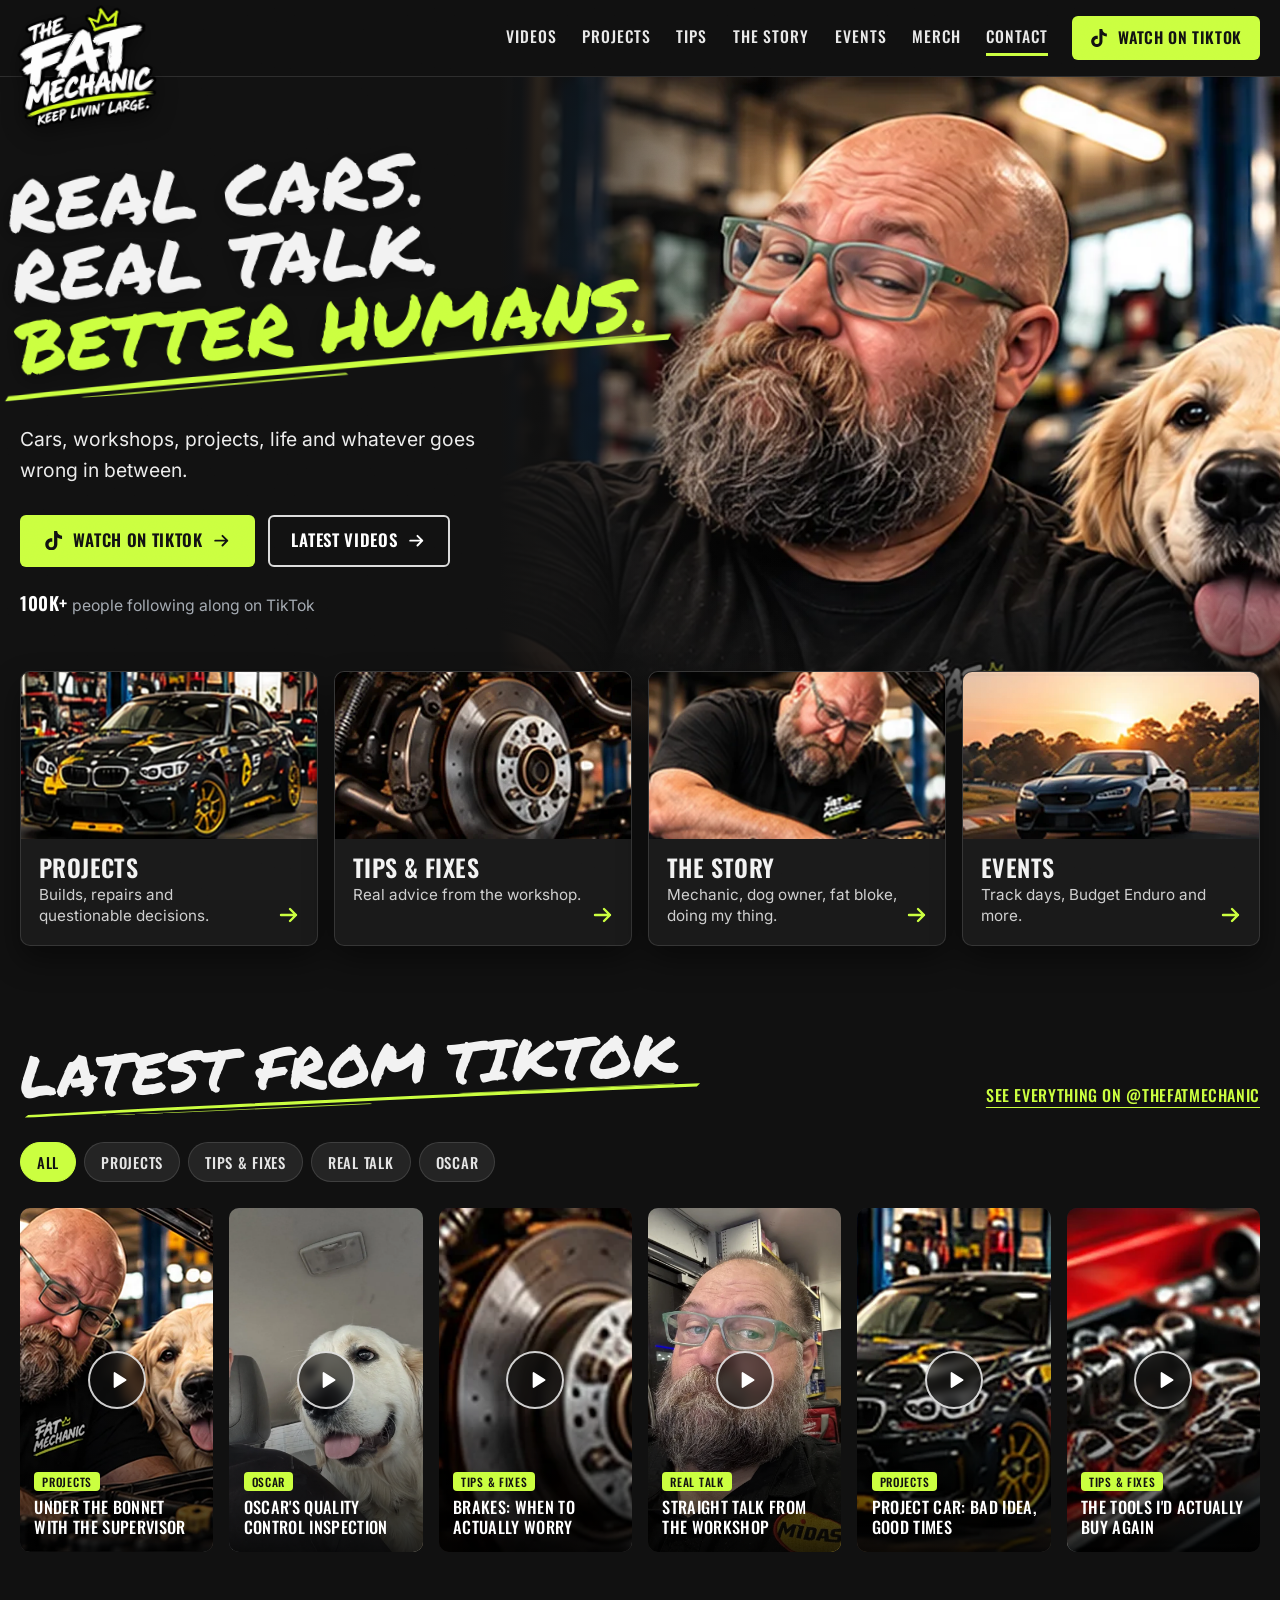
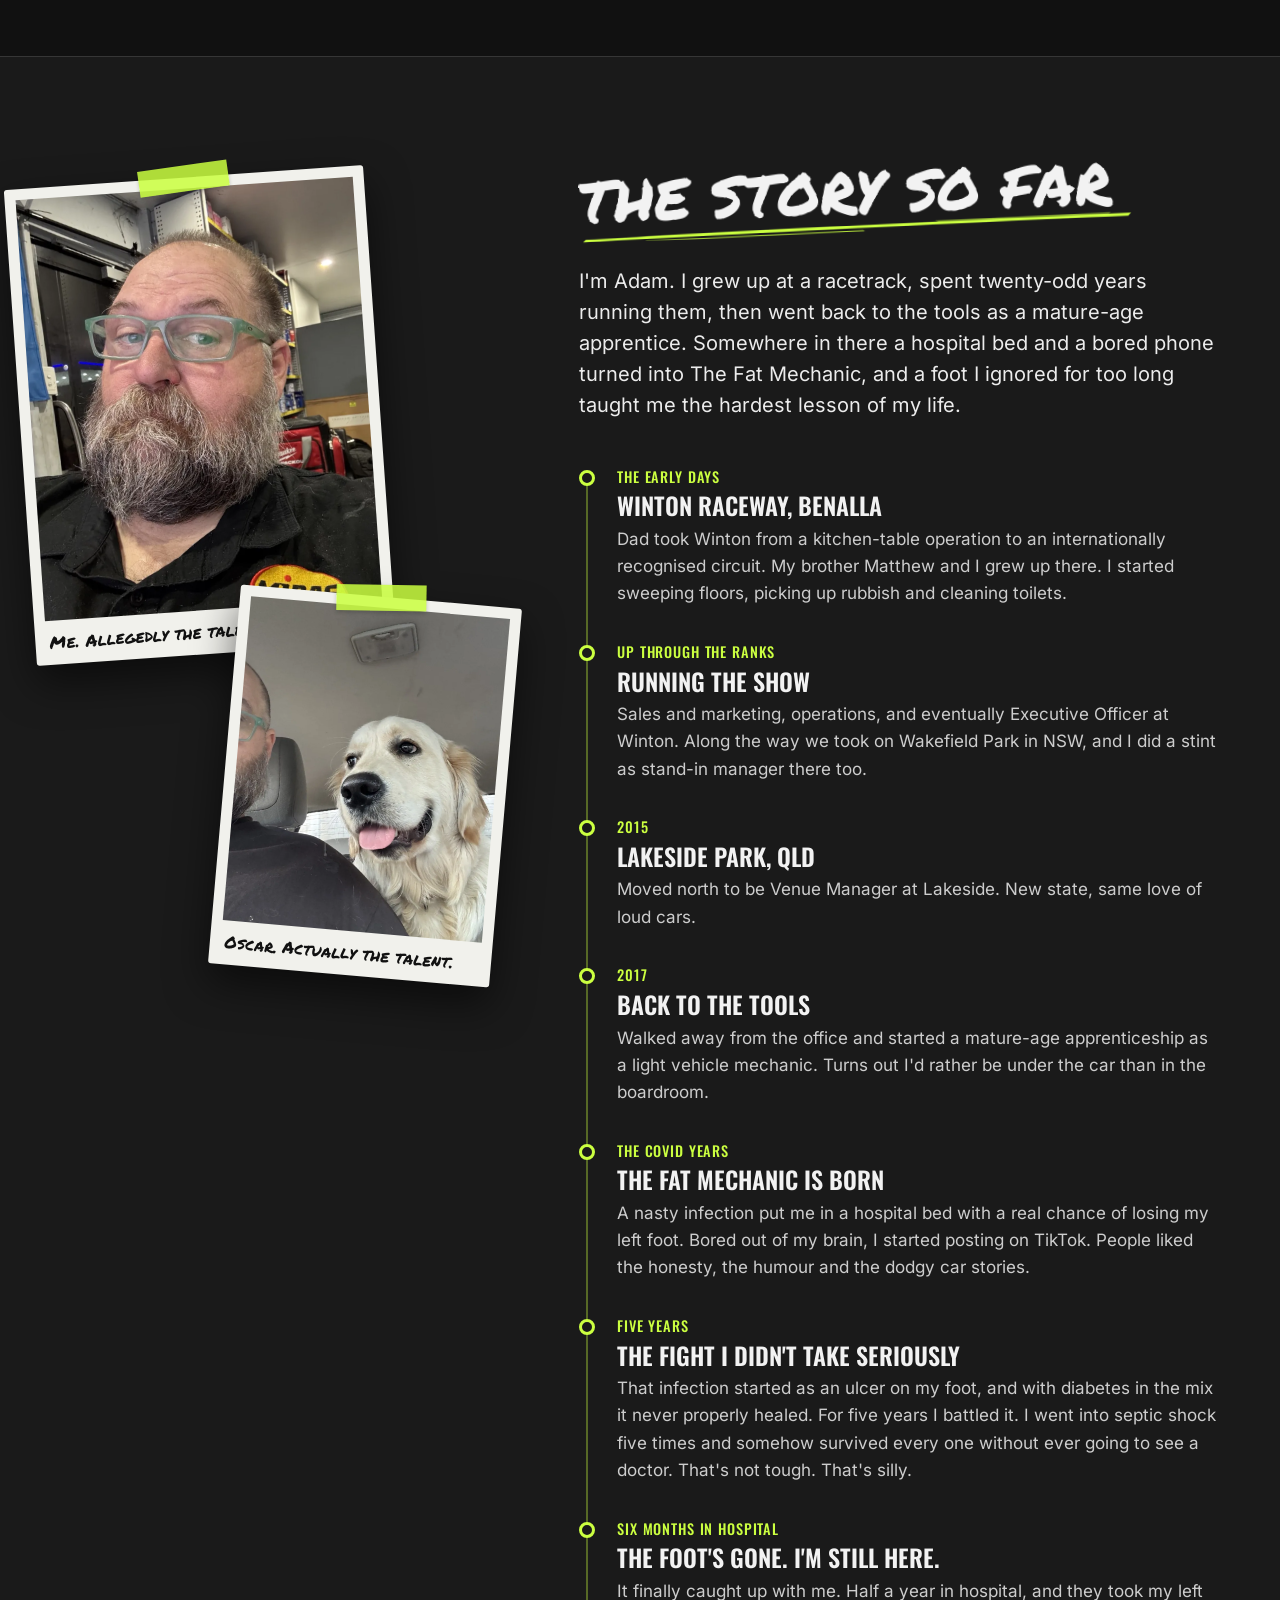
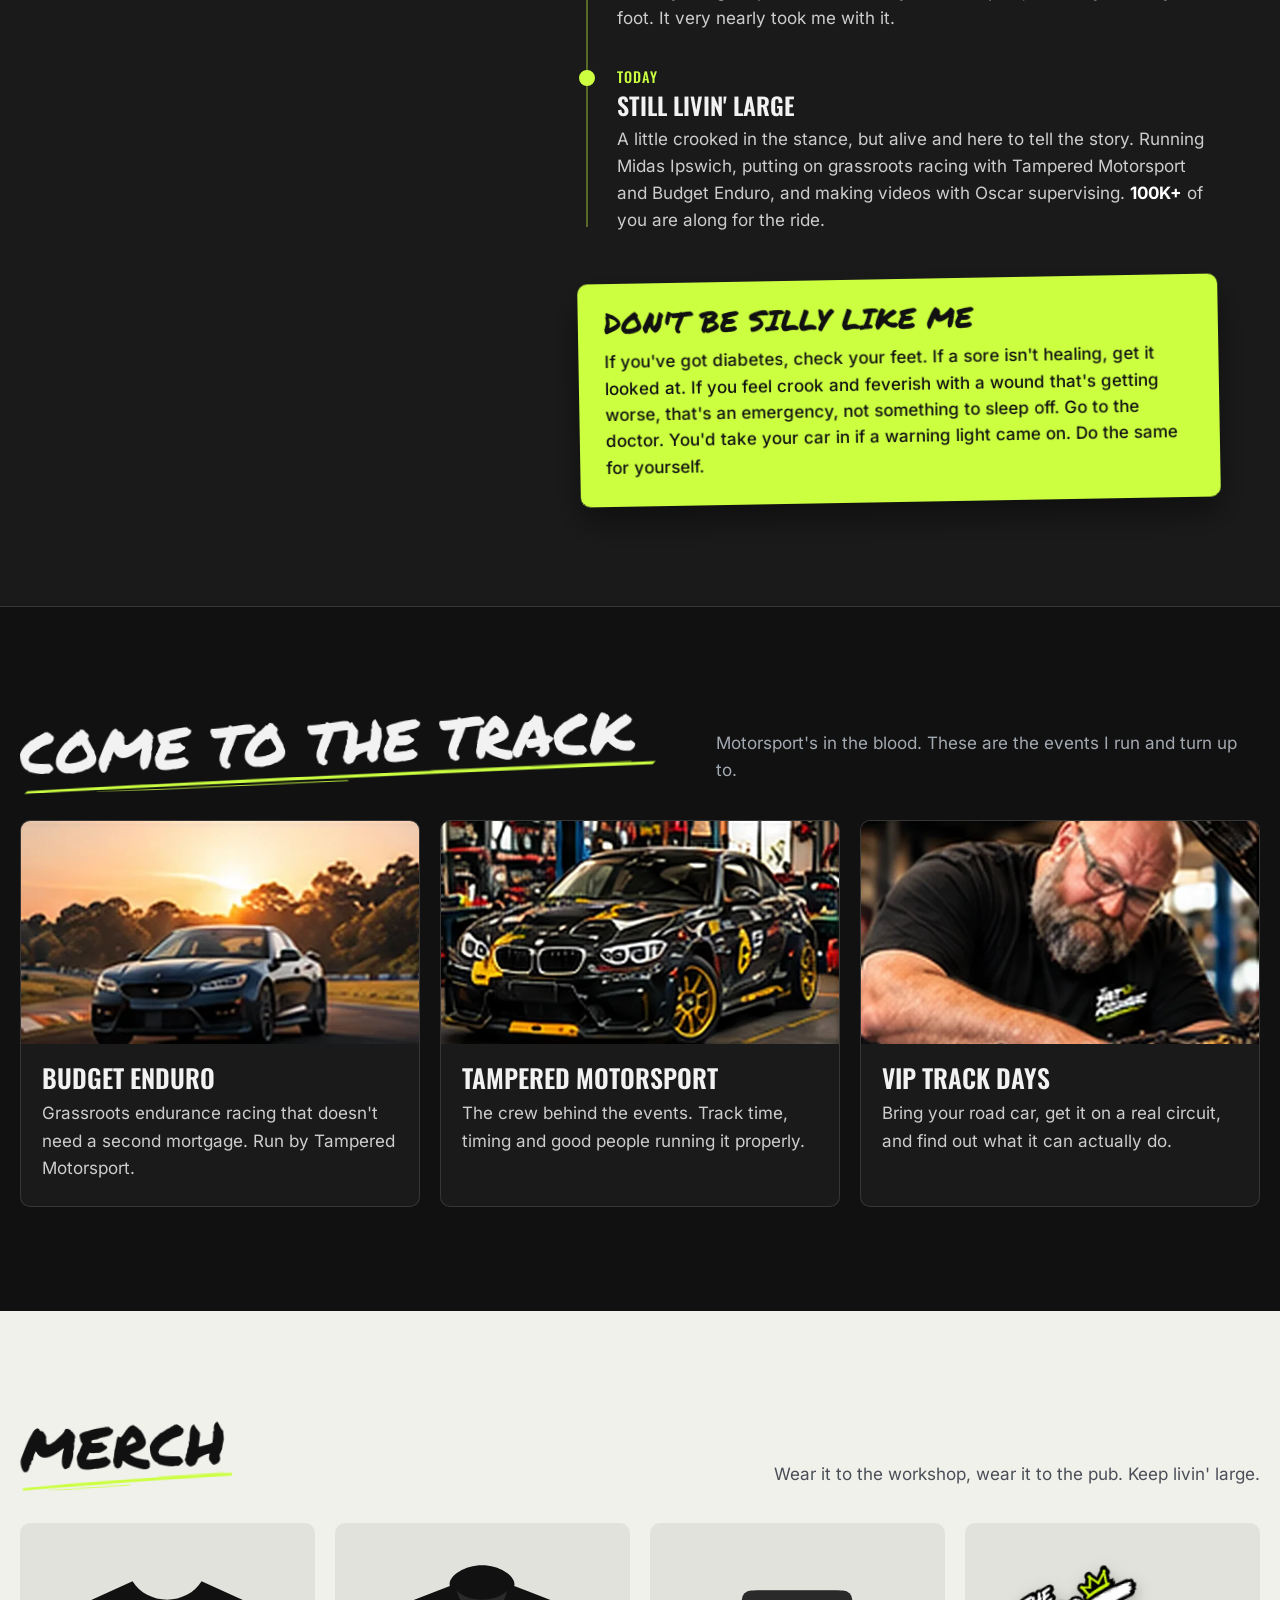
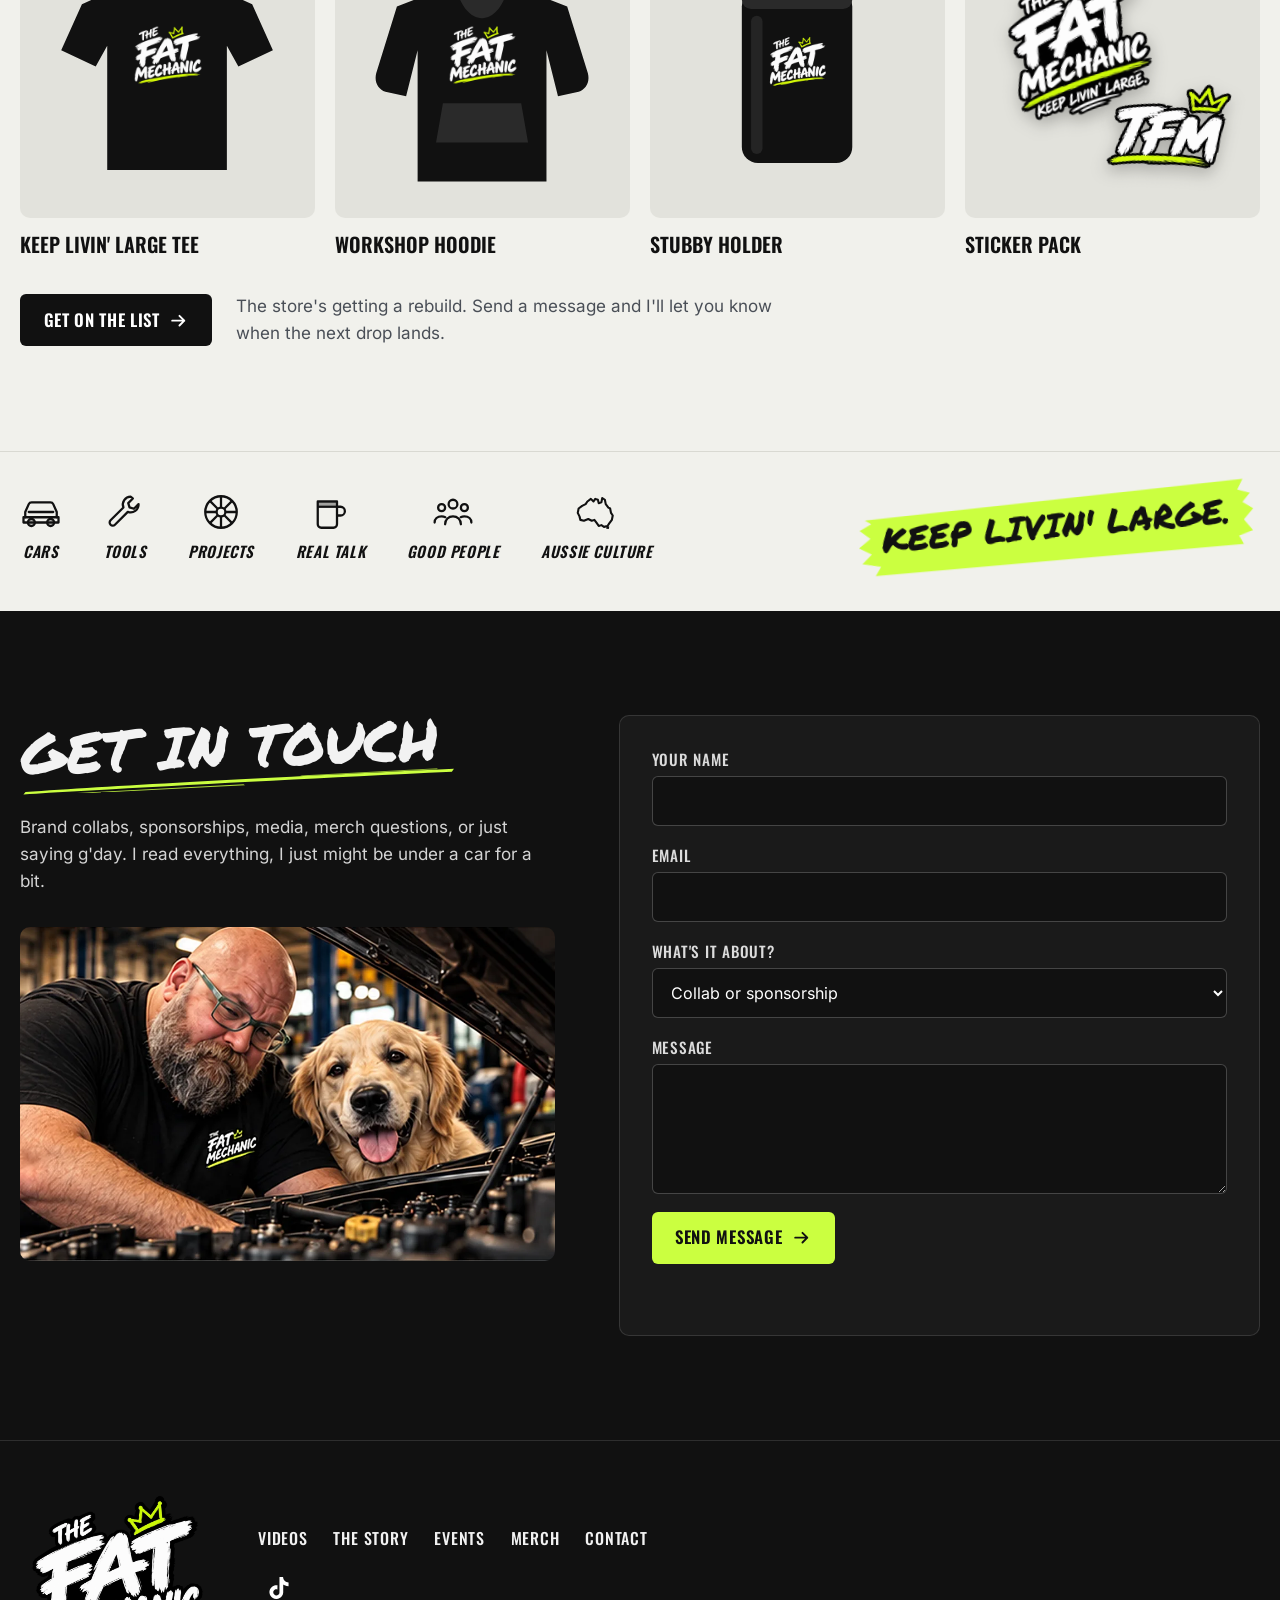
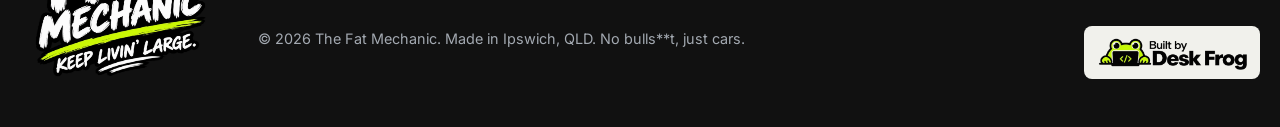
==== index.html @ 043a7f4d "Add files via upload" ====
<!doctype html>
<html lang="en-AU">
<head>
  <meta charset="utf-8">
  <meta name="viewport" content="width=device-width, initial-scale=1, viewport-fit=cover">
  <title>The Fat Mechanic | Real cars. Real talk. Better humans.</title>
  <meta name="description" content="The Fat Mechanic: Adam Ronke and Oscar the golden retriever. Cars, workshops, projects, real talk and Aussie motorsport from Ipswich, QLD. 100K+ on TikTok.">
  <link rel="canonical" href="https://thefatmechanic.com.au/">
  <meta name="theme-color" content="#111111">

  <meta property="og:type" content="website">
  <meta property="og:site_name" content="The Fat Mechanic">
  <meta property="og:title" content="The Fat Mechanic | Keep Livin' Large">
  <meta property="og:description" content="Real cars. Real talk. Better humans. Cars, workshops, projects and whatever goes wrong in between.">
  <meta property="og:url" content="https://thefatmechanic.com.au/">
  <meta property="og:image" content="https://thefatmechanic.com.au/og-image.jpg">
  <meta property="og:image:width" content="1200">
  <meta property="og:image:height" content="630">
  <meta name="twitter:card" content="summary_large_image">

  <link rel="icon" href="/favicon.ico" sizes="any">
  <link rel="icon" href="/icon-192.png" type="image/png">
  <link rel="apple-touch-icon" href="/apple-touch-icon.png">
  <link rel="manifest" href="/site.webmanifest">

  <link rel="preload" href="assets/fonts/permanent-marker.woff2" as="font" type="font/woff2" crossorigin>
  <link rel="preload" href="assets/fonts/oswald-var.woff2" as="font" type="font/woff2" crossorigin>
  <link rel="preload" as="image" href="assets/img/hero-adam-oscar.webp" imagesrcset="assets/img/hero-adam-oscar-sm.webp 900w, assets/img/hero-adam-oscar.webp 1600w" imagesizes="100vw">
  <link rel="stylesheet" href="assets/css/site.css">

  <script type="application/ld+json">
  {
    "@context": "https://schema.org",
    "@type": "Person",
    "name": "Adam Ronke",
    "alternateName": "The Fat Mechanic",
    "url": "https://thefatmechanic.com.au/",
    "image": "https://thefatmechanic.com.au/og-image.jpg",
    "jobTitle": "Mechanic",
    "sameAs": ["https://www.tiktok.com/@thefatmechanic"]
  }
  </script>
</head>
<body>
  <a class="skip" href="#main">Skip to content</a>

  <!-- ============ HEADER ============ -->
  <header class="site-header" id="top">
    <div class="wrap header-inner">
      <a class="brand" href="#top" aria-label="The Fat Mechanic, back to top">
        <img src="assets/img/logo-wide.webp" srcset="assets/img/logo-wide.webp 560w, assets/img/logo-wide@2x.webp 1000w" sizes="140px" width="560" height="496" alt="The Fat Mechanic. Keep livin' large.">
      </a>

      <nav class="nav" id="nav" aria-label="Main">
        <ul>
          <li><a href="#videos">Videos</a></li>
          <li><a href="#videos" data-filter="projects">Projects</a></li>
          <li><a href="#videos" data-filter="tips">Tips</a></li>
          <li><a href="#story">The story</a></li>
          <li><a href="#events">Events</a></li>
          <li><a href="#merch">Merch</a></li>
          <li><a href="#contact">Contact</a></li>
        </ul>
        <div class="nav-social" data-socials></div>
      </nav>

      <div class="header-actions">
        <a class="btn btn-lime btn-sm" data-social-link="tiktok" href="https://www.tiktok.com/@thefatmechanic" target="_blank" rel="noopener">
          <svg class="ico" aria-hidden="true"><use href="#i-tiktok"/></svg><span>Watch on TikTok</span>
        </a>
        <button class="menu-btn" aria-expanded="false" aria-controls="nav" aria-label="Open menu">
          <span></span><span></span><span></span>
        </button>
      </div>
    </div>
  </header>

  <main id="main">

    <!-- ============ HERO ============ -->
    <section class="hero" aria-labelledby="hero-title">
      <img class="hero-media" src="assets/img/hero-adam-oscar.webp"
           srcset="assets/img/hero-adam-oscar-sm.webp 900w, assets/img/hero-adam-oscar.webp 1600w"
           sizes="100vw" width="1600" height="691" alt="Adam, The Fat Mechanic, leaning on the bench in the workshop with Oscar the golden retriever">
      <div class="wrap hero-inner">
        <h1 class="hero-title" id="hero-title">
          <span class="l1">Real cars.</span>
          <span class="l2">Real talk.</span>
          <span class="l3">Better humans.</span>
        </h1>
        <p class="hero-copy">Cars, workshops, projects, life and whatever goes wrong in between.</p>
        <div class="btn-row">
          <a class="btn btn-lime" data-social-link="tiktok" href="https://www.tiktok.com/@thefatmechanic" target="_blank" rel="noopener">
            <svg class="ico" aria-hidden="true"><use href="#i-tiktok"/></svg>Watch on TikTok<svg class="ico arrow" aria-hidden="true"><use href="#i-arrow"/></svg>
          </a>
          <a class="btn btn-ghost" href="#videos">Latest videos<svg class="ico arrow" aria-hidden="true"><use href="#i-arrow"/></svg></a>
        </div>
        <p class="hero-proof"><strong data-followers>100K+</strong> people following along on TikTok</p>
      </div>
    </section>

    <!-- ============ TILES ============ -->
    <section class="tiles wrap" aria-label="Explore">
      <a class="tile" href="#videos" data-filter="projects">
        <img src="assets/img/card-projects.webp" alt="" loading="lazy" width="640" height="440">
        <div class="tile-body"><h2>Projects</h2><p>Builds, repairs and questionable decisions.</p></div>
        <svg class="ico tile-arrow" aria-hidden="true"><use href="#i-arrow"/></svg>
      </a>
      <a class="tile" href="#videos" data-filter="tips">
        <img src="assets/img/card-tips.webp" alt="" loading="lazy" width="640" height="264">
        <div class="tile-body"><h2>Tips &amp; fixes</h2><p>Real advice from the workshop.</p></div>
        <svg class="ico tile-arrow" aria-hidden="true"><use href="#i-arrow"/></svg>
      </a>
      <a class="tile" href="#story">
        <img src="assets/img/card-story.webp" alt="" loading="lazy" width="640" height="488">
        <div class="tile-body"><h2>The story</h2><p>Mechanic, dog owner, fat bloke, doing my thing.</p></div>
        <svg class="ico tile-arrow" aria-hidden="true"><use href="#i-arrow"/></svg>
      </a>
      <a class="tile" href="#events">
        <img src="assets/img/card-events.webp" alt="" loading="lazy" width="640" height="256">
        <div class="tile-body"><h2>Events</h2><p>Track days, Budget Enduro and more.</p></div>
        <svg class="ico tile-arrow" aria-hidden="true"><use href="#i-arrow"/></svg>
      </a>
    </section>

    <!-- ============ VIDEOS ============ -->
    <section class="section videos" id="videos" aria-labelledby="videos-title">
      <div class="wrap">
        <div class="section-head">
          <h2 class="brush-title" id="videos-title">Latest from TikTok</h2>
          <a class="text-link" data-social-link="tiktok" href="https://www.tiktok.com/@thefatmechanic" target="_blank" rel="noopener">See everything on @thefatmechanic</a>
        </div>
        <div class="chips" role="group" aria-label="Filter videos">
          <button class="chip is-on" data-chip="all" aria-pressed="true">All</button>
          <button class="chip" data-chip="projects" aria-pressed="false">Projects</button>
          <button class="chip" data-chip="tips" aria-pressed="false">Tips &amp; fixes</button>
          <button class="chip" data-chip="realtalk" aria-pressed="false">Real talk</button>
          <button class="chip" data-chip="oscar" aria-pressed="false">Oscar</button>
        </div>
        <div class="video-grid" data-videos aria-live="polite"></div>
        <p class="empty" data-videos-empty hidden>Nothing in this one yet. Try another filter, or catch the lot on TikTok.</p>
      </div>
    </section>

    <!-- ============ STORY ============ -->
    <section class="section story" id="story" aria-labelledby="story-title">
      <div class="wrap story-grid">
        <div class="story-photos">
          <figure class="snap snap-a">
            <img src="assets/img/real-adam.webp" alt="Adam in the workshop, green glasses and a big grey beard" loading="lazy" width="900" height="1200">
            <figcaption>Me. Allegedly the talent.</figcaption>
          </figure>
          <figure class="snap snap-b">
            <img src="assets/img/real-oscar.webp" alt="Oscar the golden retriever riding shotgun, tongue out" loading="lazy" width="900" height="1200">
            <figcaption>Oscar. Actually the talent.</figcaption>
          </figure>
        </div>

        <div class="story-text">
          <h2 class="brush-title" id="story-title">The story so far</h2>
          <p class="lede">I'm Adam. I grew up at a racetrack, spent twenty-odd years running them, then went back to the tools as a mature-age apprentice. Somewhere in there a hospital bed and a bored phone turned into The Fat Mechanic, and a foot I ignored for too long taught me the hardest lesson of my life.</p>

          <ol class="timeline">
            <li>
              <span class="when">The early days</span>
              <h3>Winton Raceway, Benalla</h3>
              <p>Dad took Winton from a kitchen-table operation to an internationally recognised circuit. My brother Matthew and I grew up there. I started sweeping floors, picking up rubbish and cleaning toilets.</p>
            </li>
            <li>
              <span class="when">Up through the ranks</span>
              <h3>Running the show</h3>
              <p>Sales and marketing, operations, and eventually Executive Officer at Winton. Along the way we took on Wakefield Park in NSW, and I did a stint as stand-in manager there too.</p>
            </li>
            <li>
              <span class="when">2015</span>
              <h3>Lakeside Park, QLD</h3>
              <p>Moved north to be Venue Manager at Lakeside. New state, same love of loud cars.</p>
            </li>
            <li>
              <span class="when">2017</span>
              <h3>Back to the tools</h3>
              <p>Walked away from the office and started a mature-age apprenticeship as a light vehicle mechanic. Turns out I'd rather be under the car than in the boardroom.</p>
            </li>
            <li>
              <span class="when">The COVID years</span>
              <h3>The Fat Mechanic is born</h3>
              <p>A nasty infection put me in a hospital bed with a real chance of losing my left foot. Bored out of my brain, I started posting on TikTok. People liked the honesty, the humour and the dodgy car stories.</p>
            </li>
            <li>
              <span class="when">Five years</span>
              <h3>The fight I didn't take seriously</h3>
              <p>That infection started as an ulcer on my foot, and with diabetes in the mix it never properly healed. For five years I battled it. I went into septic shock five times and somehow survived every one without ever going to see a doctor. That's not tough. That's silly.</p>
            </li>
            <li>
              <span class="when">Six months in hospital</span>
              <h3>The foot's gone. I'm still here.</h3>
              <p>It finally caught up with me. Half a year in hospital, and they took my left foot. It very nearly took me with it.</p>
            </li>
            <li>
              <span class="when">Today</span>
              <h3>Still livin' large</h3>
              <p>A little crooked in the stance, but alive and here to tell the story. Running <span data-workshop>Midas Ipswich</span>, putting on grassroots racing with Tampered Motorsport and Budget Enduro, and making videos with Oscar supervising. <strong data-followers>100K+</strong> of you are along for the ride.</p>
            </li>
          </ol>

          <aside class="dont-be-me" aria-labelledby="dbm-title">
            <h3 id="dbm-title">Don't be silly like me</h3>
            <p>If you've got diabetes, check your feet. If a sore isn't healing, get it looked at. If you feel crook and feverish with a wound that's getting worse, that's an emergency, not something to sleep off. Go to the doctor. You'd take your car in if a warning light came on. Do the same for yourself.</p>
          </aside>
        </div>
      </div>
    </section>

    <!-- ============ EVENTS ============ -->
    <section class="section events" id="events" aria-labelledby="events-title">
      <div class="wrap">
        <div class="section-head">
          <h2 class="brush-title" id="events-title">Come to the track</h2>
          <p class="section-sub">Motorsport's in the blood. These are the events I run and turn up to.</p>
        </div>
        <div class="event-grid" data-events></div>
      </div>
    </section>

    <!-- ============ MERCH ============ -->
    <section class="section merch" id="merch" aria-labelledby="merch-title">
      <div class="wrap">
        <div class="section-head">
          <h2 class="brush-title dark" id="merch-title">Merch</h2>
          <p class="section-sub">Wear it to the workshop, wear it to the pub. Keep livin' large.</p>
        </div>
        <div class="merch-grid" data-merch></div>
        <div class="merch-cta">
          <a class="btn btn-ink" data-store-link href="#contact">Shop merch<svg class="ico arrow" aria-hidden="true"><use href="#i-arrow"/></svg></a>
          <p class="merch-note" data-store-note hidden>The store's getting a rebuild. Send a message and I'll let you know when the next drop lands.</p>
        </div>
      </div>
    </section>

    <!-- ============ TOPICS STRIP ============ -->
    <section class="topics" aria-label="What the channel's about">
      <div class="wrap topics-inner">
        <ul class="topic-list">
          <li><svg class="tico" aria-hidden="true"><use href="#t-car"/></svg>Cars</li>
          <li><svg class="tico" aria-hidden="true"><use href="#t-wrench"/></svg>Tools</li>
          <li><svg class="tico" aria-hidden="true"><use href="#t-wheel"/></svg>Projects</li>
          <li><svg class="tico" aria-hidden="true"><use href="#t-mug"/></svg>Real talk</li>
          <li><svg class="tico" aria-hidden="true"><use href="#t-people"/></svg>Good people</li>
          <li><svg class="tico" aria-hidden="true"><use href="#t-aus"/></svg>Aussie culture</li>
        </ul>
        <p class="sticker" aria-hidden="true">Keep livin' large.</p>
      </div>
    </section>

    <!-- ============ CONTACT ============ -->
    <section class="section contact" id="contact" aria-labelledby="contact-title">
      <div class="wrap contact-grid">
        <div class="contact-intro">
          <h2 class="brush-title" id="contact-title">Get in touch</h2>
          <p>Brand collabs, sponsorships, media, merch questions, or just saying g'day. I read everything, I just might be under a car for a bit.</p>
          <p class="workshop-plug" data-workshop-plug hidden>Need your actual car looked at? <a data-workshop-link href="#" target="_blank" rel="noopener">Book in at <span data-workshop>Midas Ipswich</span></a>.</p>
          <img class="contact-photo" src="assets/img/under-the-bonnet.webp" alt="Adam working under the bonnet while Oscar watches" loading="lazy" width="1100" height="600">
        </div>

        <form class="contact-form" data-contact novalidate>
          <div class="field">
            <label for="f-name">Your name</label>
            <input id="f-name" name="name" autocomplete="name" required>
          </div>
          <div class="field">
            <label for="f-email">Email</label>
            <input id="f-email" name="email" type="email" autocomplete="email" required>
          </div>
          <div class="field">
            <label for="f-topic">What's it about?</label>
            <select id="f-topic" name="topic">
              <option>Collab or sponsorship</option>
              <option>Media</option>
              <option>Merch</option>
              <option>Events</option>
              <option>Just saying g'day</option>
            </select>
          </div>
          <div class="field">
            <label for="f-msg">Message</label>
            <textarea id="f-msg" name="message" rows="5" required></textarea>
          </div>
          <input type="text" name="_gotcha" class="hp" tabindex="-1" autocomplete="off" aria-hidden="true">
          <button class="btn btn-lime" type="submit">Send message<svg class="ico arrow" aria-hidden="true"><use href="#i-arrow"/></svg></button>
          <p class="form-status" data-form-status role="status"></p>
        </form>
      </div>
    </section>
  </main>

  <!-- ============ FOOTER ============ -->
  <footer class="site-footer">
    <div class="wrap footer-inner">
      <img class="footer-logo" src="assets/img/logo-stacked.webp" alt="The Fat Mechanic. Keep livin' large." width="720" height="687">
      <div class="footer-links">
        <nav aria-label="Footer">
          <a href="#videos">Videos</a><a href="#story">The story</a><a href="#events">Events</a><a href="#merch">Merch</a><a href="#contact">Contact</a>
        </nav>
        <div class="footer-social" data-socials></div>
        <p class="small">&copy; <span data-year>2026</span> The Fat Mechanic. Made in Ipswich, QLD. No bulls**t, just cars.</p>
      </div>
      <a class="credit" data-credit href="#" target="_blank" rel="noopener">
        <img src="assets/img/built-by-desk-frog.webp" alt="Built by Desk Frog" width="520" height="120" decoding="async">
      </a>
    </div>
  </footer>

  <!-- ============ VIDEO MODAL ============ -->
  <dialog class="modal" data-modal aria-label="TikTok video">
    <button class="modal-close" data-modal-close aria-label="Close video">&times;</button>
    <div class="modal-frame" data-modal-frame></div>
  </dialog>

  <!-- ============ ICON SPRITE ============ -->
  <svg width="0" height="0" style="position:absolute" aria-hidden="true">
    <defs>
      <symbol id="i-tiktok" viewBox="0 0 24 24"><path fill="currentColor" d="M12.53.02C13.84 0 15.14.01 16.44 0c.08 1.53.63 3.09 1.75 4.17 1.12 1.11 2.7 1.62 4.24 1.79v4.03c-1.44-.05-2.89-.35-4.2-.97-.57-.26-1.1-.59-1.62-.93-.01 2.92.01 5.84-.02 8.75-.08 1.4-.54 2.79-1.35 3.94-1.31 1.92-3.58 3.17-5.91 3.21-1.43.08-2.86-.31-4.08-1.03-2.02-1.19-3.44-3.37-3.65-5.71-.02-.5-.03-1-.01-1.49.18-1.9 1.12-3.72 2.58-4.96 1.66-1.44 3.98-2.13 6.15-1.72.02 1.48-.04 2.96-.04 4.44-.99-.32-2.15-.23-3.02.37-.63.41-1.11 1.04-1.36 1.75-.21.51-.15 1.07-.14 1.61.24 1.64 1.82 3.02 3.5 2.87 1.12-.01 2.19-.66 2.77-1.61.19-.33.4-.67.41-1.06.1-1.79.06-3.57.07-5.36.01-4.03-.01-8.05.02-12.07z"/></symbol>
      <symbol id="i-instagram" viewBox="0 0 24 24"><g fill="none" stroke="currentColor" stroke-width="2"><rect x="3" y="3" width="18" height="18" rx="5"/><circle cx="12" cy="12" r="4"/></g><circle cx="17.5" cy="6.5" r="1.3" fill="currentColor"/></symbol>
      <symbol id="i-youtube" viewBox="0 0 24 24"><path fill="currentColor" d="M23 7.2a3 3 0 0 0-2.1-2.1C19 4.6 12 4.6 12 4.6s-7 0-8.9.5A3 3 0 0 0 1 7.2 31 31 0 0 0 .5 12 31 31 0 0 0 1 16.8a3 3 0 0 0 2.1 2.1c1.9.5 8.9.5 8.9.5s7 0 8.9-.5a3 3 0 0 0 2.1-2.1c.4-1.6.5-3.2.5-4.8s-.1-3.2-.5-4.8zM9.7 15.1V8.9l5.8 3.1z"/></symbol>
      <symbol id="i-facebook" viewBox="0 0 24 24"><path fill="currentColor" d="M13.5 22v-8.2h2.8l.4-3.3h-3.2V8.4c0-.9.3-1.6 1.6-1.6h1.7V3.9c-.3 0-1.3-.1-2.5-.1-2.5 0-4.2 1.5-4.2 4.3v2.4H7.3v3.3h2.8V22z"/></symbol>
      <symbol id="i-arrow" viewBox="0 0 24 24"><path fill="none" stroke="currentColor" stroke-width="2.4" stroke-linecap="round" stroke-linejoin="round" d="M4 12h15m-6-6 6 6-6 6"/></symbol>
      <symbol id="i-play" viewBox="0 0 24 24"><path fill="currentColor" d="M8 5.5v13a.8.8 0 0 0 1.2.7l10.2-6.5a.8.8 0 0 0 0-1.4L9.2 4.8A.8.8 0 0 0 8 5.5z"/></symbol>

      <symbol id="t-car" viewBox="0 0 48 48"><g fill="none" stroke="currentColor" stroke-width="2.6" stroke-linecap="round" stroke-linejoin="round"><path d="M6 30v-6l4-9c.6-1.3 1.8-2 3.2-2h21.6c1.4 0 2.6.7 3.2 2l4 9v6"/><path d="M4 30h40v6H4z"/><path d="M10 24h28"/><circle cx="13" cy="36" r="4"/><circle cx="35" cy="36" r="4"/></g></symbol>
      <symbol id="t-wrench" viewBox="0 0 48 48"><path fill="none" stroke="currentColor" stroke-width="2.6" stroke-linejoin="round" d="M30.5 6.5a9 9 0 0 0-8.3 12.3L7.5 33.5a3.5 3.5 0 0 0 5 5l14.7-14.7A9 9 0 0 0 39.5 15l-5.3 5.3-5-1.5-1.5-5 5.3-5.3a9 9 0 0 0-2.5-2z"/></symbol>
      <symbol id="t-wheel" viewBox="0 0 48 48"><g fill="none" stroke="currentColor" stroke-width="2.6"><circle cx="24" cy="24" r="18"/><circle cx="24" cy="24" r="5"/><path d="M24 6v13M24 29v13M6 24h13M29 24h13M11.3 11.3l9.2 9.2M27.5 27.5l9.2 9.2M36.7 11.3l-9.2 9.2M20.5 27.5l-9.2 9.2"/></g></symbol>
      <symbol id="t-mug" viewBox="0 0 48 48"><g fill="none" stroke="currentColor" stroke-width="2.6" stroke-linejoin="round"><path d="M10 12h22v26a4 4 0 0 1-4 4H14a4 4 0 0 1-4-4z"/><path d="M32 18h4a5 5 0 0 1 0 10h-4"/><path d="M10 18h22" /></g><path fill="currentColor" d="M11 13h20v4H11z" opacity=".35"/></symbol>
      <symbol id="t-people" viewBox="0 0 48 48"><g fill="none" stroke="currentColor" stroke-width="2.6" stroke-linecap="round"><circle cx="24" cy="15" r="5"/><circle cx="11" cy="19" r="4"/><circle cx="37" cy="19" r="4"/><path d="M15 38c0-5.5 4-9 9-9s9 3.5 9 9M3 36c0-4 3-7 8-7 1.6 0 3 .3 4.2.9M45 36c0-4-3-7-8-7-1.6 0-3 .3-4.2.9"/></g></symbol>
      <symbol id="t-aus" viewBox="0 0 48 48"><path fill="none" stroke="currentColor" stroke-width="2.4" stroke-linejoin="round" d="M17 9l3 3 2-3 3 1 1 4 3-1 1-5 3 2 1 5 3 4 2 1 1 5 2 3-1 5-3 4-2 3-4 1-3-2-3 1-2-3-3-4-3 1-4-2-5 2-4-1-1-4-2-4 1-5 4-3 4-2 2-3z"/><path fill="currentColor" d="M35 40l3 .5-.5 3-3-.5z"/></symbol>
    </defs>
  </svg>

  <script src="assets/js/config.js"></script>
  <script src="assets/js/main.js" defer></script>
</body>
</html>
---- assets/css/site.css ----
/* ==========================================================================
   THE FAT MECHANIC — site.css
   Brand: charcoal + lime, brush display, workshop grit.
   ========================================================================== */

@font-face { font-family: "Marker"; src: url("../fonts/permanent-marker.woff2") format("woff2"); font-display: swap; }
@font-face { font-family: "Oswald"; src: url("../fonts/oswald-var.woff2") format("woff2"); font-weight: 200 700; font-display: swap; }
@font-face { font-family: "Inter"; src: url("../fonts/inter-var.woff2") format("woff2"); font-weight: 400 800; font-display: swap; }

:root {
  --ink: #111111;
  --ink-2: #1a1a1a;
  --ink-3: #242424;
  --lime: #CBFF40;
  --lime-deep: #b4e62e;
  --white: #ffffff;
  --paper: #F1F1EC;
  --grey: #E5E5E5;
  --slate: #687280;
  --muted: #a3a9b1;
  --line: rgba(255,255,255,.12);

  --f-brush: "Marker", "Permanent Marker", "Arial Black", Impact, sans-serif;
  --f-cond: "Oswald", "Arial Narrow", Impact, sans-serif;
  --f-body: "Inter", "Helvetica Neue", Arial, sans-serif;

  --wrap: 1240px;
  --head-h: 76px;
  --r: 10px;

  --swipe: url("data:image/svg+xml,%3Csvg xmlns='http://www.w3.org/2000/svg' viewBox='0 0 600 40' preserveAspectRatio='none'%3E%3Cpath fill='%23CBFF40' d='M6 30C120 21 300 13 596 5l-3 9C420 18 262 25 120 31L38 35C26 36 14 37 3 37z'/%3E%3Cpath fill='%23CBFF40' opacity='.85' d='M70 39l236-9 2 3-230 8z'/%3E%3Cpath fill='%23CBFF40' opacity='.7' d='M384 9l190-7-2 3-184 7z'/%3E%3C/svg%3E");
  --grain: url("data:image/svg+xml,%3Csvg xmlns='http://www.w3.org/2000/svg' width='160' height='160'%3E%3Cfilter id='n'%3E%3CfeTurbulence type='fractalNoise' baseFrequency='.85' numOctaves='3' stitchTiles='stitch'/%3E%3CfeColorMatrix values='0 0 0 0 1 0 0 0 0 1 0 0 0 0 1 0 0 0 .55 0'/%3E%3C/filter%3E%3Crect width='100%25' height='100%25' filter='url(%23n)'/%3E%3C/svg%3E");
}

*, *::before, *::after { box-sizing: border-box; }
html { scroll-behavior: smooth; scroll-padding-top: calc(var(--head-h) + 16px); -webkit-text-size-adjust: 100%; }
body {
  margin: 0;
  background: var(--ink);
  color: #f2f2f2;
  font: 400 1.0625rem/1.6 var(--f-body);
  padding-bottom: env(safe-area-inset-bottom, 0px);
}
body::after { /* workshop grit over everything, very subtle */
  content: ""; position: fixed; inset: 0; pointer-events: none; z-index: 100;
  background: var(--grain); opacity: .05; mix-blend-mode: overlay;
}
img { display: block; max-width: 100%; height: auto; }
a { color: inherit; }
button { font: inherit; }
h1, h2, h3 { margin: 0; line-height: 1; }
p { margin: 0; }
:focus-visible { outline: 3px solid var(--lime); outline-offset: 3px; border-radius: 4px; }

.wrap { width: min(100% - 2.5rem, var(--wrap)); margin-inline: auto; }
.skip { position: absolute; left: -999px; top: 8px; z-index: 200; background: var(--lime); color: var(--ink); padding: .6rem 1rem; font-weight: 700; }
.skip:focus { left: 8px; }

.ico { width: 1.15em; height: 1.15em; flex: none; }

/* ---------- Buttons ---------- */
.btn {
  display: inline-flex; align-items: center; justify-content: center; gap: .6rem;
  min-height: 52px; padding: .7rem 1.35rem;
  font: 600 1.05rem/1 var(--f-cond); text-transform: uppercase; letter-spacing: .04em;
  text-decoration: none; border: 2px solid transparent; border-radius: 6px; cursor: pointer;
  transition: transform .15s ease, background-color .15s ease, color .15s ease;
}
.btn .arrow { transition: transform .15s ease; }
.btn:hover .arrow { transform: translateX(3px); }
.btn:active { transform: translateY(1px); }
.btn-lime { background: var(--lime); color: var(--ink); }
.btn-lime:hover { background: #d8ff6b; }
.btn-ghost { border-color: rgba(255,255,255,.85); color: var(--white); }
.btn-ghost:hover { background: var(--white); color: var(--ink); }
.btn-ink { background: var(--ink); color: var(--white); }
.btn-ink:hover { background: #000; }
.btn-sm { min-height: 44px; padding: .5rem 1rem; font-size: .98rem; }
.btn-row { display: flex; flex-wrap: wrap; gap: .8rem; }

.text-link { font: 500 1rem var(--f-cond); text-transform: uppercase; letter-spacing: .04em; color: var(--lime); text-underline-offset: 5px; }

/* ---------- Header ---------- */
.site-header {
  position: sticky; top: 0; z-index: 50;
  padding-top: env(safe-area-inset-top, 0px);
  background: rgba(17,17,17,.92);
  backdrop-filter: blur(10px); -webkit-backdrop-filter: blur(10px);
  border-bottom: 1px solid var(--line);
}
.header-inner { height: var(--head-h); display: flex; align-items: center; gap: 1.5rem; }
.brand { position: relative; align-self: flex-start; flex: none; width: 140px; height: var(--head-h); }
.brand img {
  position: absolute; left: -6px; top: 6px; width: 140px;
  transform: rotate(-3deg); transform-origin: top left;
  filter: drop-shadow(0 6px 10px rgba(0,0,0,.5));
  transition: width .25s ease, top .25s ease;
}
.is-scrolled .brand img { width: 92px; top: 4px; }

.nav { margin-left: auto; }
.nav ul { list-style: none; margin: 0; padding: 0; display: flex; gap: 1.6rem; }
.nav a {
  position: relative; text-decoration: none;
  font: 500 .98rem var(--f-cond); text-transform: uppercase; letter-spacing: .06em; color: #e9e9e9;
}
.nav a::after {
  content: ""; position: absolute; left: 0; right: 0; bottom: -8px; height: 3px;
  background: var(--lime); transform: scaleX(0); transform-origin: left; transition: transform .2s ease;
}
.nav a:hover::after, .nav a.is-active::after { transform: scaleX(1); }
.nav-social { display: none; }
.header-actions { display: flex; align-items: center; gap: .75rem; }
.menu-btn { display: none; }

.socials { display: flex; gap: .4rem; }
.socials a { display: grid; place-items: center; width: 42px; height: 42px; border-radius: 50%; color: var(--white); transition: color .15s, background-color .15s; }
.socials a:hover { color: var(--ink); background: var(--lime); }
.socials .ico { width: 22px; height: 22px; }

/* ---------- Hero ---------- */
.hero {
  position: relative; isolation: isolate; overflow: hidden;
  min-height: clamp(560px, 74svh, 720px);
  display: grid; align-items: center;
  background: var(--ink);
}
.hero-media {
  position: absolute; top: 0; right: 0; bottom: 0; z-index: -2;
  width: 62%; height: 100%; object-fit: cover; object-position: 8% 35%;
}
.hero::before {
  content: ""; position: absolute; inset: 0; z-index: -1;
  background:
    linear-gradient(90deg, var(--ink) 0%, var(--ink) 39%, rgba(17,17,17,.7) 46%, rgba(17,17,17,.2) 56%, rgba(17,17,17,0) 64%),
    linear-gradient(0deg, var(--ink) 0%, rgba(17,17,17,0) 28%);
}
.hero-inner { padding: 5rem 0 7rem; }
.hero-title {
  font-family: var(--f-brush); font-weight: 400;
  font-size: clamp(3rem, 5.6vw, 5.3rem); line-height: .98; letter-spacing: .005em;
  text-transform: uppercase;
  transform: rotate(-4deg); transform-origin: left bottom;
  margin-bottom: 2.2rem;
  text-shadow: 0 4px 24px rgba(0,0,0,.55);
}
.hero-title span { display: block; }
.hero-title .l3 { color: var(--lime); position: relative; width: fit-content; padding-bottom: .12em; }
.hero-title .l3::after {
  content: ""; position: absolute; left: -3%; right: -4%; bottom: -.16em; height: .36em;
  background: var(--swipe) center / 100% 100% no-repeat;
  transform-origin: left; 
}
.hero-copy { max-width: 30rem; font-size: 1.2rem; color: rgba(255,255,255,.92); margin-bottom: 1.8rem; }
.hero-proof { margin-top: 1.4rem; color: var(--muted); font-size: .98rem; }
.hero-proof strong { color: var(--white); font: 600 1.15rem var(--f-cond); letter-spacing: .03em; }

/* the one orchestrated moment: lines slap on, swipe paints under */
@media (prefers-reduced-motion: no-preference) {
  .hero-title span { opacity: 0; transform: translateY(18px) scale(1.04); animation: slap .5s cubic-bezier(.2,.9,.3,1.2) forwards; }
  .hero-title .l1 { animation-delay: .1s; }
  .hero-title .l2 { animation-delay: .32s; }
  .hero-title .l3 { animation-delay: .54s; }
  .hero-title .l3::after { transform: scaleX(0); animation: paint .45s .95s cubic-bezier(.6,0,.2,1) forwards; }
  @keyframes slap { to { opacity: 1; transform: none; } }
  @keyframes paint { to { transform: scaleX(1); } }
}

/* ---------- Tiles ---------- */
.tiles {
  position: relative; z-index: 2; margin-top: -4.5rem;
  display: grid; grid-template-columns: repeat(4, minmax(0,1fr)); gap: 1rem;
}
.tile {
  position: relative; display: flex; flex-direction: column;
  background: var(--ink-2); border: 1px solid var(--line); border-radius: var(--r); overflow: hidden;
  text-decoration: none; box-shadow: 0 14px 30px rgba(0,0,0,.45);
}
.tile img { width: 100%; aspect-ratio: 16/9; object-fit: cover; transition: transform .35s ease; }
.tile:hover img { transform: scale(1.04); }
.tile-body { padding: 1rem 3rem 1.15rem 1.1rem; }
.tile h2 { font: 600 1.5rem/1 var(--f-cond); text-transform: uppercase; letter-spacing: .02em; margin-bottom: .35rem; }
.tile p { font-size: .95rem; color: #cfcfcf; line-height: 1.4; }
.tile-arrow { position: absolute; right: 1rem; bottom: 1.1rem; color: var(--lime); width: 24px; height: 24px; transition: transform .15s ease; }
.tile:hover .tile-arrow { transform: translateX(3px); }
.tile:hover { border-color: rgba(203,255,64,.5); }

/* ---------- Sections ---------- */
.section { padding: 6.5rem 0; }
.section-head { display: flex; flex-wrap: wrap; align-items: end; justify-content: space-between; gap: 1rem 2rem; margin-bottom: 2.2rem; }
.section-sub { color: var(--muted); max-width: 34rem; }
.brush-title {
  position: relative; width: fit-content;
  font-family: var(--f-brush); font-weight: 400; text-transform: uppercase;
  font-size: clamp(2.2rem, 4.6vw, 3.6rem); line-height: 1.05;
  transform: rotate(-2deg); padding-bottom: .22em;
}
.brush-title::after {
  content: ""; position: absolute; left: 0; right: -4%; bottom: 0; height: .22em;
  background: var(--swipe) center / 100% 100% no-repeat;
}

/* ---------- Videos ---------- */
.videos { padding-top: 5.5rem; }
.chips { display: flex; flex-wrap: wrap; gap: .5rem; margin-bottom: 1.6rem; }
.chip {
  min-height: 40px; padding: .4rem 1rem; border-radius: 999px; cursor: pointer;
  background: var(--ink-3); color: var(--grey); border: 1px solid var(--line);
  font: 500 .92rem var(--f-cond); text-transform: uppercase; letter-spacing: .05em;
}
.chip:hover { border-color: var(--lime); }
.chip.is-on { background: var(--lime); color: var(--ink); border-color: var(--lime); }

.video-grid { display: grid; grid-template-columns: repeat(6, minmax(0, 1fr)); gap: 1rem; }
@media (max-width: 1100px) { .video-grid { grid-template-columns: repeat(3, minmax(0, 1fr)); } }
.vid {
  position: relative; display: block; width: 100%; padding: 0; border: 0; cursor: pointer; text-align: left;
  aspect-ratio: 9/16; border-radius: var(--r); overflow: hidden; background: var(--ink-3); color: var(--white);
}
.vid img { position: absolute; inset: 0; width: 100%; height: 100%; object-fit: cover; transition: transform .35s ease; }
.vid:hover img { transform: scale(1.05); }
.vid::after { content: ""; position: absolute; inset: 0; background: linear-gradient(180deg, rgba(0,0,0,0) 45%, rgba(0,0,0,.85)); }
.vid-play {
  position: absolute; z-index: 1; top: 50%; left: 50%; translate: -50% -50%;
  width: 58px; height: 58px; border-radius: 50%; display: grid; place-items: center;
  background: rgba(17,17,17,.6); border: 2px solid rgba(255,255,255,.8); backdrop-filter: blur(4px);
  transition: background-color .15s ease, border-color .15s ease;
}
.vid-play .ico { width: 26px; height: 26px; margin-left: 3px; }
.vid:hover .vid-play { background: var(--lime); border-color: var(--lime); color: var(--ink); }
.vid-cap { position: absolute; z-index: 1; left: .9rem; right: .9rem; bottom: .9rem; font: 500 1.02rem/1.2 var(--f-cond); text-transform: uppercase; letter-spacing: .02em; }
.vid-tag { display: inline-block; margin-bottom: .45rem; padding: .15rem .5rem; border-radius: 4px; background: var(--lime); color: var(--ink); font-size: .72rem; letter-spacing: .06em; }
.empty { color: var(--muted); padding: 2rem 0; }

/* ---------- Story ---------- */
.story { background: var(--ink-2); border-block: 1px solid var(--line); }
.story-grid { display: grid; grid-template-columns: 5fr 7fr; gap: 4.5rem; align-items: start; }
.story-photos { position: sticky; top: calc(var(--head-h) + 2rem); display: grid; padding: 1rem 0 3rem; }
.snap {
  margin: 0; background: var(--paper); padding: .7rem .7rem 0; border-radius: 3px;
  box-shadow: 0 18px 40px rgba(0,0,0,.55); color: var(--ink);
}
.snap img { aspect-ratio: 4/5; object-fit: cover; width: 100%; }
.snap figcaption { font: 1.05rem/1 var(--f-brush); padding: .8rem .2rem .9rem; }
.snap::before { /* strip of tape */
  content: ""; position: absolute; top: -12px; left: 50%; width: 90px; height: 26px; translate: -50% 0; rotate: -4deg;
  background: rgba(203,255,64,.85); box-shadow: 0 2px 4px rgba(0,0,0,.2);
}
.snap { position: relative; }
.snap-a { width: 74%; rotate: -4deg; }
.snap-b { width: 58%; justify-self: end; margin-top: -12%; rotate: 5deg; }

.lede { font-size: 1.25rem; line-height: 1.55; color: #ececec; margin: 2rem 0 2.8rem; max-width: 40rem; }
.timeline { list-style: none; margin: 0; padding: 0; position: relative; max-width: 40rem; }
.timeline::before { content: ""; position: absolute; left: 7px; top: 8px; bottom: 8px; width: 2px; background: rgba(203,255,64,.35); }
.timeline li { position: relative; padding: 0 0 2.1rem 2.4rem; }
.timeline li:last-child { padding-bottom: 0; }
.timeline li::before { content: ""; position: absolute; left: 0; top: 4px; width: 16px; height: 16px; border-radius: 50%; background: var(--ink-2); border: 3px solid var(--lime); }
.timeline li:last-child::before { background: var(--lime); }
.when { display: block; font: 500 .9rem var(--f-cond); letter-spacing: .06em; text-transform: uppercase; color: var(--lime); margin-bottom: .35rem; }
.timeline h3 { font: 600 1.5rem/1.1 var(--f-cond); text-transform: uppercase; margin-bottom: .45rem; }
.timeline p { color: #cdcdcd; }
.timeline strong { color: var(--white); }
.dont-be-me {
  margin-top: 2.8rem; max-width: 40rem; position: relative;
  background: var(--lime); color: var(--ink); border-radius: var(--r);
  padding: 1.5rem 1.6rem 1.6rem; rotate: -1deg;
  box-shadow: 0 16px 34px rgba(0,0,0,.45);
}
.dont-be-me h3 { font: 1.8rem/1.05 var(--f-brush); text-transform: uppercase; margin-bottom: .7rem; }
.dont-be-me p { font-weight: 500; line-height: 1.55; }

/* ---------- Events ---------- */
.event-grid { display: grid; grid-template-columns: repeat(3, minmax(0,1fr)); gap: 1.25rem; }
.event {
  display: flex; flex-direction: column; text-decoration: none;
  background: var(--ink-2); border: 1px solid var(--line); border-radius: var(--r); overflow: hidden;
}
.event img { aspect-ratio: 16/9; object-fit: cover; width: 100%; }
.event-body { padding: 1.3rem 1.3rem 1.5rem; display: flex; flex-direction: column; gap: .6rem; flex: 1; }
.event h3 { font: 600 1.6rem/1 var(--f-cond); text-transform: uppercase; }
.event p { color: #cdcdcd; flex: 1; }
.event .go { display: inline-flex; align-items: center; gap: .5rem; color: var(--lime); font: 500 .98rem var(--f-cond); text-transform: uppercase; letter-spacing: .05em; margin-top: .4rem; }
a.event:hover { border-color: rgba(203,255,64,.55); }
a.event:hover .go .ico { transform: translateX(3px); }
.go .ico { transition: transform .15s ease; }

/* ---------- Merch (light section for contrast, like the brand sheet) ---------- */
.merch { background: var(--paper); color: var(--ink); }
.merch .section-sub { color: #4a4f57; }
.merch-grid { display: grid; grid-template-columns: repeat(4, minmax(0,1fr)); gap: 1.25rem; }
.product { display: flex; flex-direction: column; text-decoration: none; color: var(--ink); }
.product-art {
  position: relative; aspect-ratio: 1; border-radius: var(--r); overflow: hidden;
  background: #e2e2dc; display: grid; place-items: center; margin-bottom: .9rem;
  transition: background-color .2s ease;
}
a.product:hover .product-art { background: var(--lime); }
.product-art svg.garment { width: 78%; height: 78%; }
.product-art .garment-logo { position: absolute; width: 26%; top: 34%; left: 50%; translate: -50% 0; }
.product-art .stubby-logo { width: 22%; top: 38%; }
.product-art .sticker-a { position: absolute; width: 52%; left: 12%; top: 16%; rotate: -10deg; filter: drop-shadow(0 6px 8px rgba(0,0,0,.25)); }
.product-art .sticker-b { position: absolute; width: 38%; right: 12%; bottom: 14%; rotate: 12deg; filter: drop-shadow(0 6px 8px rgba(0,0,0,.25)); }
.product h3 { font: 600 1.25rem/1.1 var(--f-cond); text-transform: uppercase; }
.product .price { color: #4a4f57; margin-top: .25rem; }
.merch-cta { margin-top: 2.4rem; display: flex; flex-wrap: wrap; align-items: center; gap: 1rem 1.5rem; }
.merch-note { color: #4a4f57; max-width: 34rem; }
.brush-title.dark { color: var(--ink); }

/* ---------- Topics strip ---------- */
.topics { background: var(--paper); color: var(--ink); border-top: 1px solid #d9d9d2; padding: 2.4rem 0 3rem; overflow: hidden; }
.topics-inner { display: flex; align-items: center; justify-content: space-between; gap: 2rem; }
.topic-list { list-style: none; margin: 0; padding: 0; display: flex; flex-wrap: wrap; gap: 1.2rem 2.6rem; }
.topic-list li { display: flex; flex-direction: column; align-items: center; gap: .45rem; font: 600 .95rem var(--f-cond); text-transform: uppercase; letter-spacing: .04em; font-style: italic; }
.tico { width: 42px; height: 42px; }
.sticker {
  flex: none; font: 2.1rem/1 var(--f-brush); text-transform: uppercase; color: var(--ink);
  background: var(--swipe) center / 100% 100% no-repeat;
  padding: 1.1rem 1.8rem 1.3rem; rotate: -5deg;
  background-image: url("data:image/svg+xml,%3Csvg xmlns='http://www.w3.org/2000/svg' viewBox='0 0 400 100' preserveAspectRatio='none'%3E%3Cpath fill='%23CBFF40' d='M14 18l372-12-6 14 12 6-8 12 10 10-10 14 8 16-14 6 4 12L20 96l6-12-18-6 10-12-12-10 12-12-10-12 12-8z'/%3E%3C/svg%3E");
}

/* ---------- Contact ---------- */
.contact-grid { display: grid; grid-template-columns: 5fr 6fr; gap: 4rem; align-items: start; }
.contact-intro > p { color: #d4d4d4; margin-top: 1.6rem; max-width: 32rem; }
.workshop-plug a { color: var(--lime); }
.contact-photo { margin-top: 2rem; border-radius: var(--r); aspect-ratio: 16/10; object-fit: cover; width: 100%; }
.contact-form { background: var(--ink-2); border: 1px solid var(--line); border-radius: var(--r); padding: 2rem; display: grid; gap: 1.1rem; }
.field { display: grid; gap: .4rem; }
.field label { font: 500 .95rem var(--f-cond); text-transform: uppercase; letter-spacing: .05em; color: #dcdcdc; }
.field input, .field select, .field textarea {
  width: 100%; min-height: 50px; padding: .75rem .9rem; border-radius: 6px;
  background: var(--ink); color: var(--white); border: 1px solid rgba(255,255,255,.22);
  font: 400 1rem var(--f-body);
}
.field textarea { resize: vertical; min-height: 130px; }
.field input:focus, .field select:focus, .field textarea:focus { outline: none; border-color: var(--lime); box-shadow: 0 0 0 3px rgba(203,255,64,.25); }
.field .is-bad { border-color: #ff6b5a; }
.hp { position: absolute; left: -9999px; }
.form-status { min-height: 1.4em; font-size: .98rem; }
.form-status.ok { color: var(--lime); }
.form-status.err { color: #ff8a7a; }
.contact-form .btn { justify-self: start; }

/* ---------- Footer ---------- */
.site-footer { border-top: 1px solid var(--line); padding: 3.5rem 0 3rem; }
.footer-inner { display: flex; align-items: center; gap: 3rem; }
.footer-logo { width: 190px; rotate: -3deg; }
.footer-links { display: grid; gap: 1.1rem; }
.footer-links nav { display: flex; flex-wrap: wrap; gap: .5rem 1.6rem; }
.footer-links nav a { text-decoration: none; font: 500 1rem var(--f-cond); text-transform: uppercase; letter-spacing: .05em; }
.footer-links nav a:hover { color: var(--lime); }
.small { font-size: .9rem; color: var(--muted); }
.credit { margin-left: auto; align-self: flex-end; display: block; background: var(--paper); border-radius: 8px; padding: .55rem .8rem; transition: background-color .15s ease; }
.credit img { width: 150px; }
a.credit[href]:not([href="#"]):hover { background: var(--white); }

/* ---------- Modal ---------- */
.modal {
  padding: 0; border: 0; background: transparent; overflow: visible;
  width: min(92vw, 380px); max-height: 92svh;
}
.modal::backdrop { background: rgba(0,0,0,.82); backdrop-filter: blur(4px); }
.modal-frame { aspect-ratio: 9/16; width: 100%; max-height: 88svh; border-radius: 12px; overflow: hidden; background: #000; }
.modal-frame iframe { width: 100%; height: 100%; border: 0; display: block; }
.modal-close {
  position: absolute; top: -18px; right: -18px; z-index: 2; width: 44px; height: 44px; border-radius: 50%;
  border: 0; background: var(--lime); color: var(--ink); font-size: 1.8rem; line-height: 1; cursor: pointer;
}

/* ==========================================================================
   Responsive
   ========================================================================== */
@media (max-width: 1100px) {
  .nav ul { gap: 1.1rem; }
  .header-actions .btn span { display: none; }
  .header-actions .btn { padding: .5rem .8rem; }
}

@media (max-width: 960px) {
  :root { --head-h: 68px; }
  .brand, .brand img { width: 112px; }
  .is-scrolled .brand img { width: 84px; }
  .menu-btn {
    display: grid; align-content: center; gap: 5px; width: 46px; height: 46px; padding: 0 11px;
    background: transparent; border: 1px solid var(--line); border-radius: 8px; cursor: pointer;
  }
  .menu-btn span { display: block; height: 2px; background: var(--white); border-radius: 2px; transition: transform .2s, opacity .2s; }
  .menu-btn[aria-expanded="true"] span:nth-child(1) { transform: translateY(7px) rotate(45deg); }
  .menu-btn[aria-expanded="true"] span:nth-child(2) { opacity: 0; }
  .menu-btn[aria-expanded="true"] span:nth-child(3) { transform: translateY(-7px) rotate(-45deg); }
  .header-actions { margin-left: auto; }

  .nav {
    position: fixed; left: 0; right: 0; top: calc(var(--head-h) + env(safe-area-inset-top, 0px)); bottom: 0;
    background: var(--ink); padding: 2rem 1.25rem calc(2rem + env(safe-area-inset-bottom, 0px));
    display: flex; flex-direction: column; justify-content: space-between;
    opacity: 0; transform: translateY(-10px); visibility: hidden; transition: opacity .2s ease, transform .2s ease, visibility 0s .2s;
    overflow-y: auto;
  }
  .nav.is-open { opacity: 1; transform: none; visibility: visible; transition: opacity .2s ease, transform .2s ease; }
  .nav ul { flex-direction: column; gap: 0; }
  .nav li { border-bottom: 1px solid var(--line); }
  .nav a { display: block; padding: 1rem 0; font-size: 1.6rem; }
  .nav a::after { display: none; }
  .nav-social { display: flex; margin-top: 2rem; }
  .nav-social .socials a { width: 50px; height: 50px; border: 1px solid var(--line); }

  .hero { min-height: auto; align-items: end; }
  .hero-media { position: relative; width: 100%; height: auto; aspect-ratio: 16/10; object-position: 38% 30%; }
  .hero { display: block; }
  .hero::before { background: linear-gradient(0deg, var(--ink) 0%, var(--ink) 62%, rgba(17,17,17,0) 80%); }
  .hero-inner { margin-top: -2.4rem; padding: 0 0 6.5rem; position: relative; }
  .tiles { grid-template-columns: repeat(2, minmax(0,1fr)); }

  .story-grid, .contact-grid { grid-template-columns: 1fr; gap: 3rem; }
  .story-photos { position: static; max-width: 460px; }
  .snap-b { margin-top: -4%; }
  .event-grid { grid-template-columns: 1fr 1fr; }
  .merch-grid { grid-template-columns: repeat(2, minmax(0,1fr)); }
  .topics-inner { flex-direction: column; align-items: flex-start; }
}

@media (max-width: 600px) {
  body { font-size: 1rem; }
  .wrap { width: min(100% - 2rem, var(--wrap)); }
  .hero-title { font-size: clamp(2.6rem, 12.5vw, 3.6rem); }
  .hero-copy { font-size: 1.08rem; }
  .btn-row .btn { flex: 1 1 100%; }
  .tiles { grid-template-columns: 1fr; gap: .75rem; margin-top: -3.5rem; }
  .tile { flex-direction: row; align-items: stretch; }
  .tile img { width: 38%; aspect-ratio: auto; min-height: 104px; }
  .tile-body { padding: .9rem 2.6rem .9rem 1rem; align-self: center; }
  .tile h2 { font-size: 1.3rem; }
  .section { padding: 4.5rem 0; }
  .video-grid { grid-template-columns: repeat(2, minmax(0,1fr)); gap: .65rem; }
  .vid-cap { font-size: .9rem; left: .6rem; right: .6rem; bottom: .6rem; }
  .vid-play { width: 46px; height: 46px; }
  .event-grid { grid-template-columns: 1fr; }
  .merch-grid { gap: .8rem; }
  .product h3 { font-size: 1.05rem; }
  .topic-list { display: grid; grid-template-columns: repeat(3, 1fr); width: 100%; }
  .sticker { font-size: 1.7rem; align-self: center; }
  .contact-form { padding: 1.3rem; }
  .contact-form .btn { justify-self: stretch; }
  .footer-inner { flex-direction: column; align-items: flex-start; gap: 2rem; }
  .footer-logo { width: 150px; }
  .credit { margin-left: 0; align-self: flex-start; }
  .modal-close { top: -54px; right: 0; }
}

@media (prefers-reduced-motion: reduce) {
  html { scroll-behavior: auto; }
  *, *::before, *::after { transition-duration: .01ms !important; animation: none !important; }
}
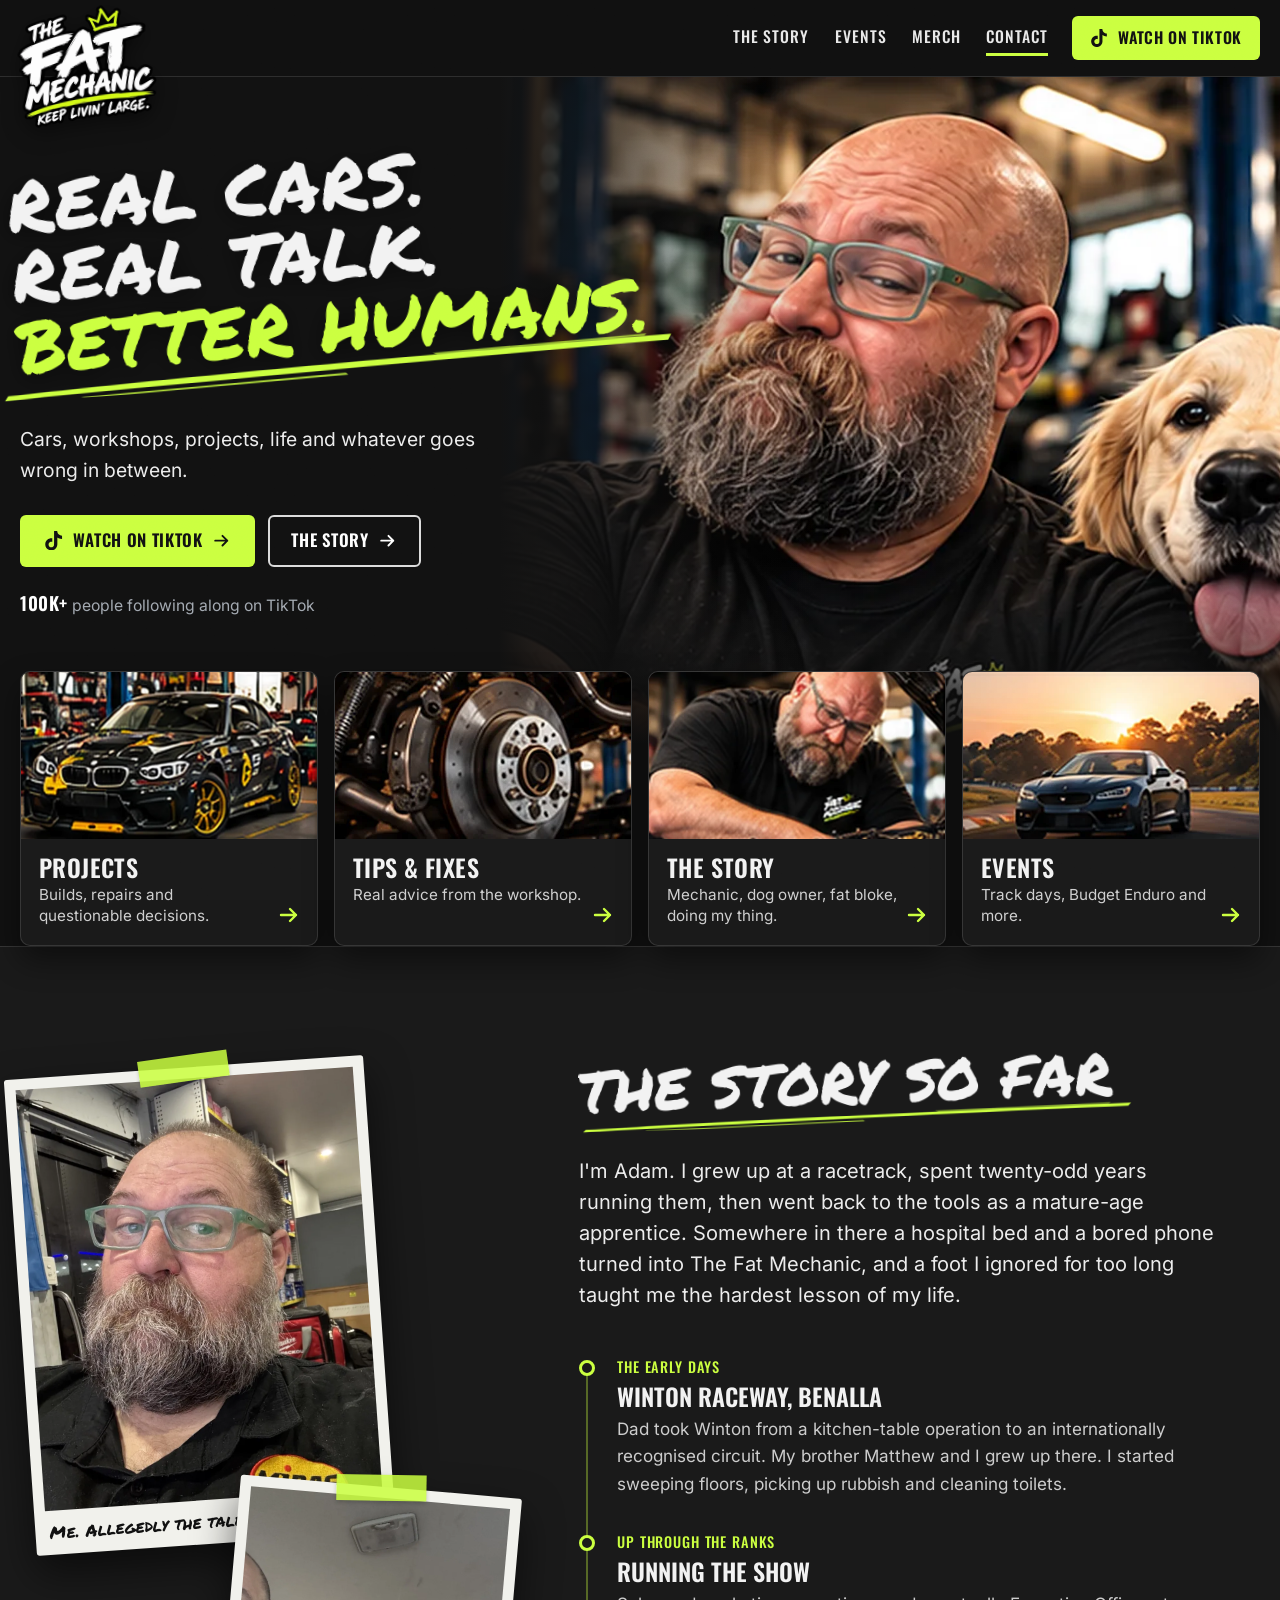
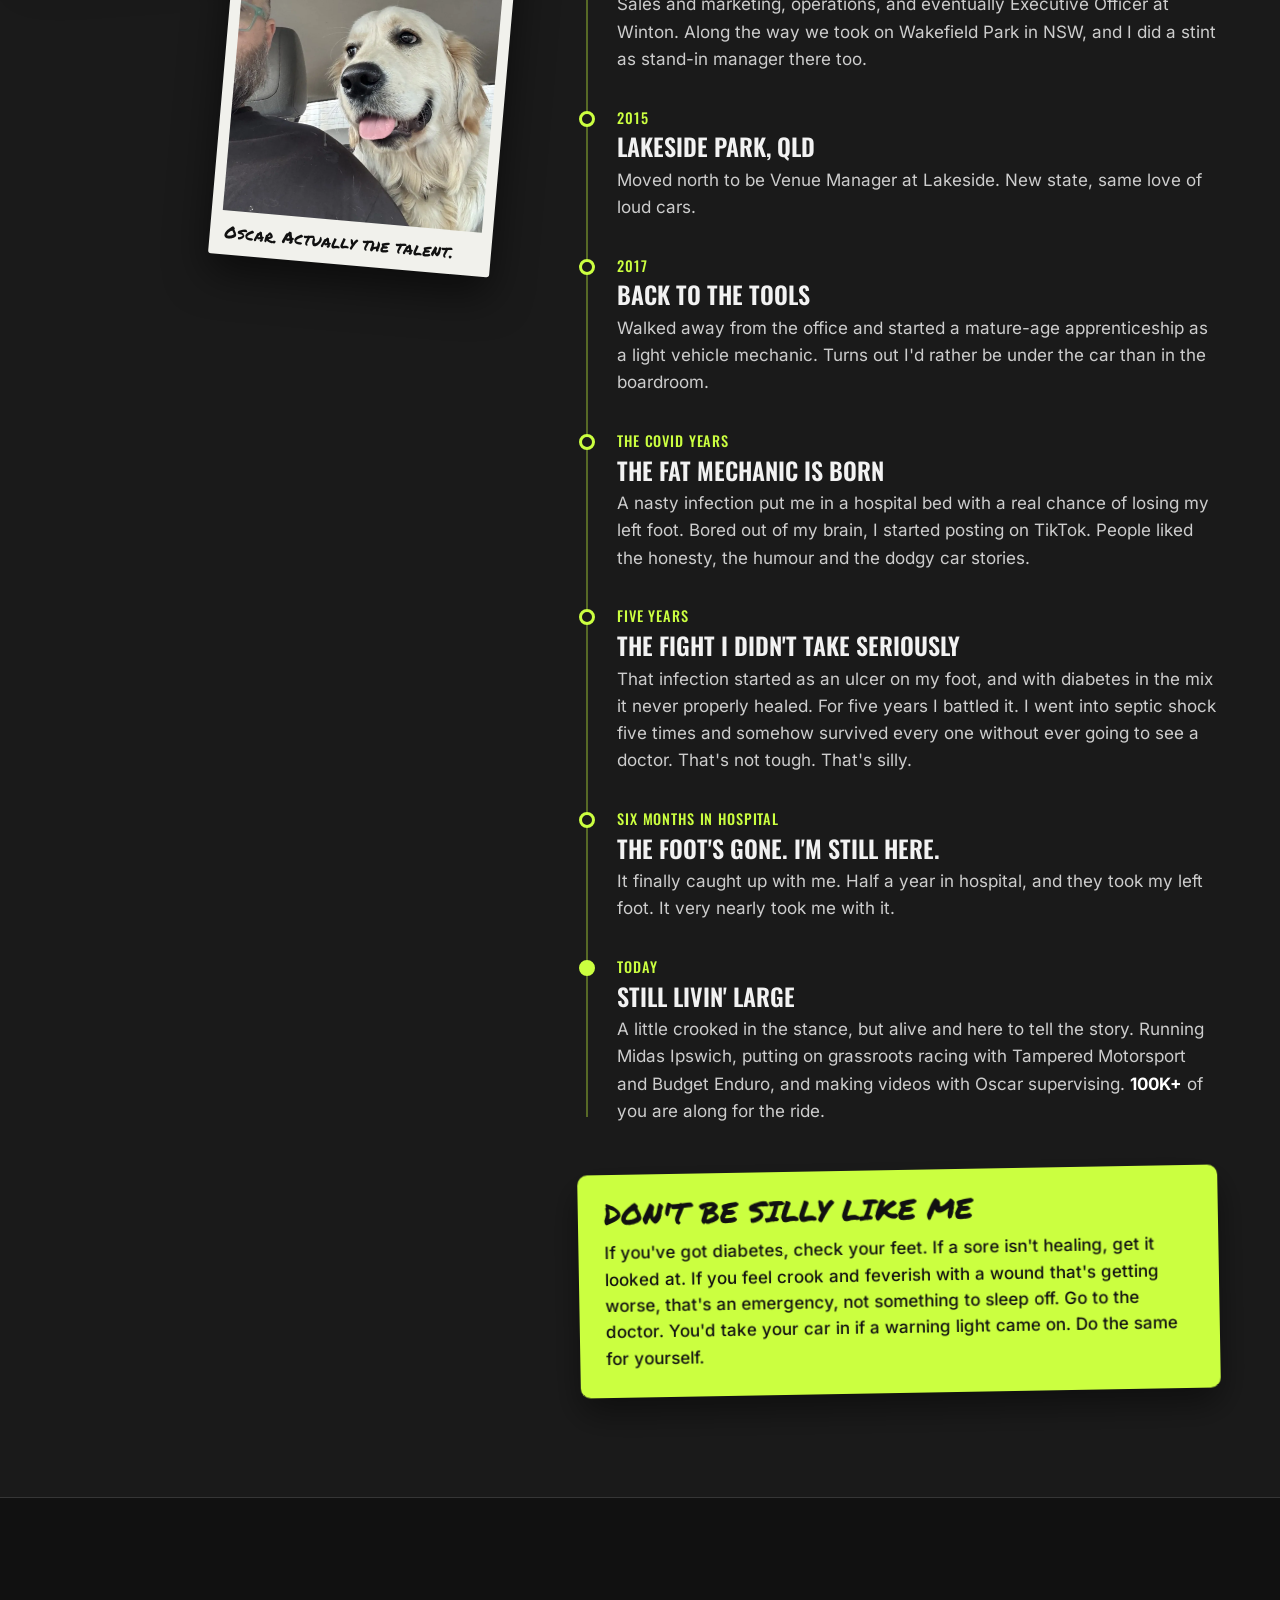
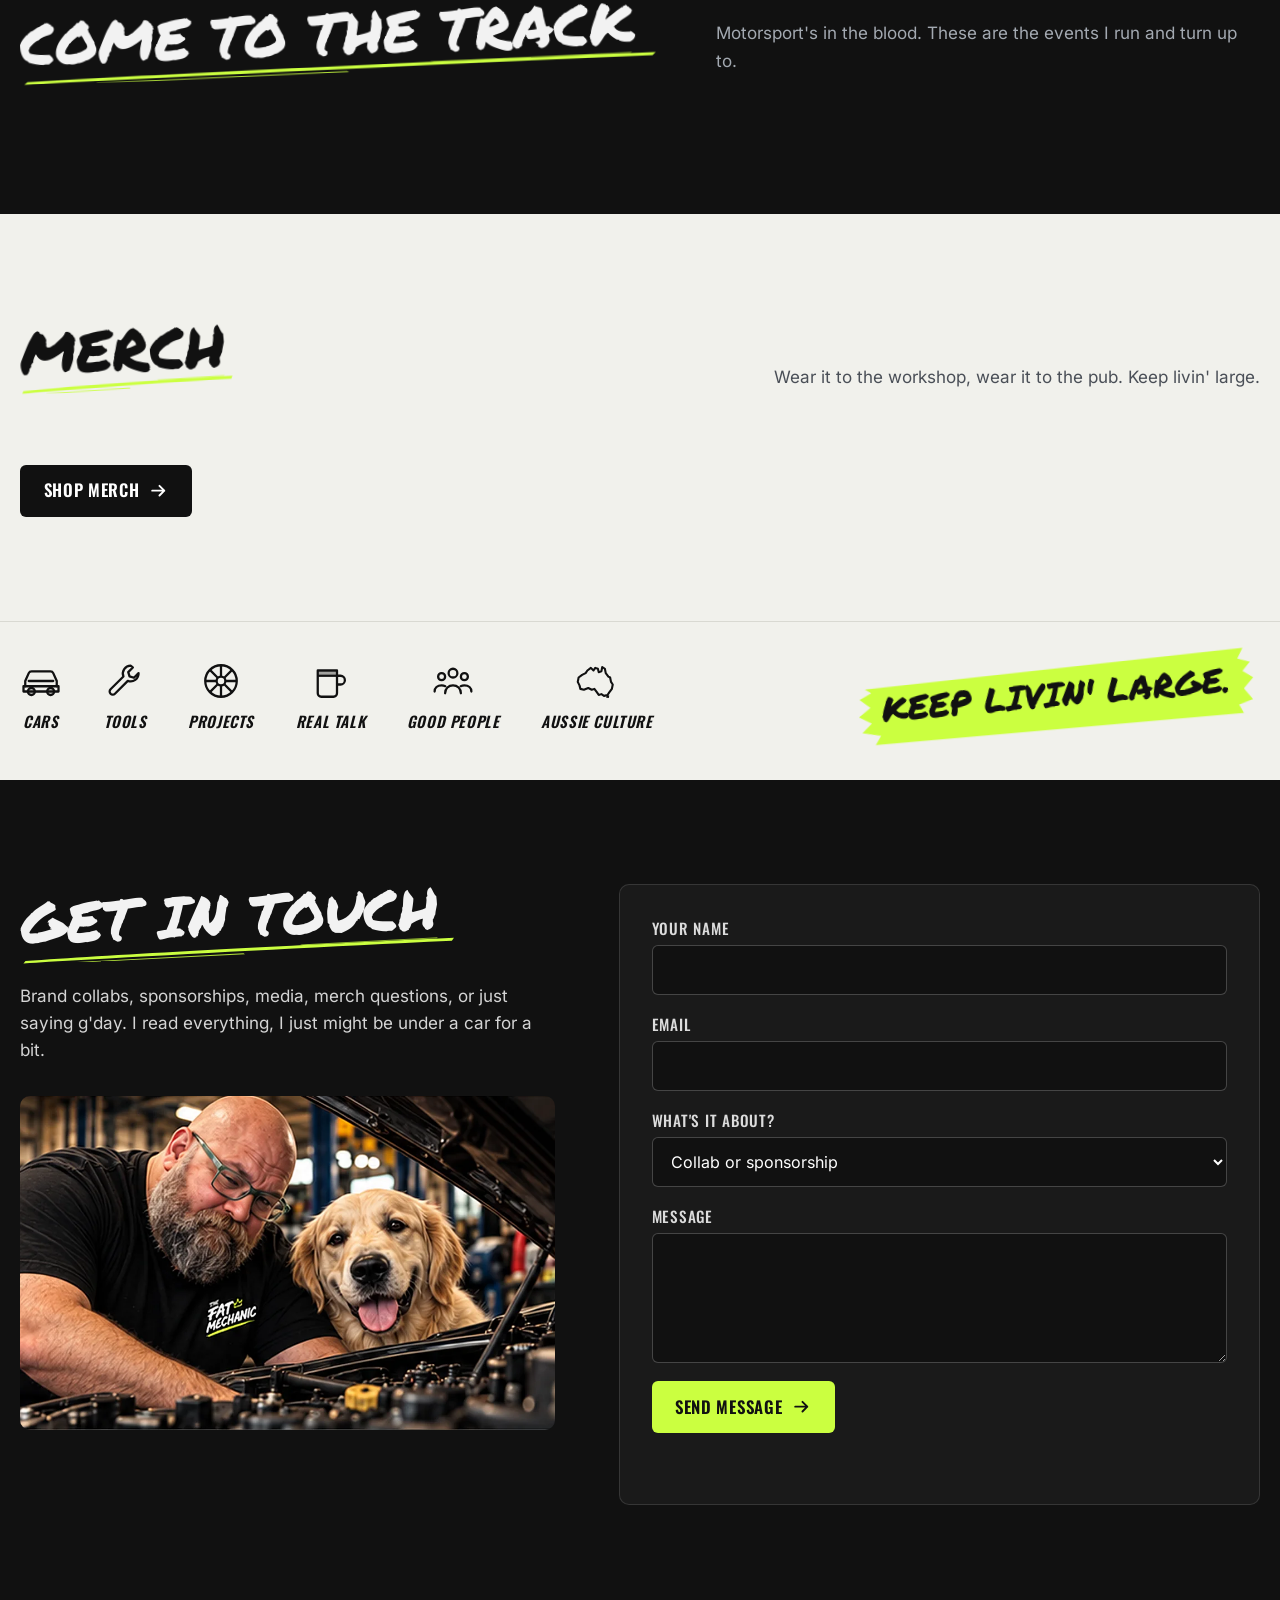
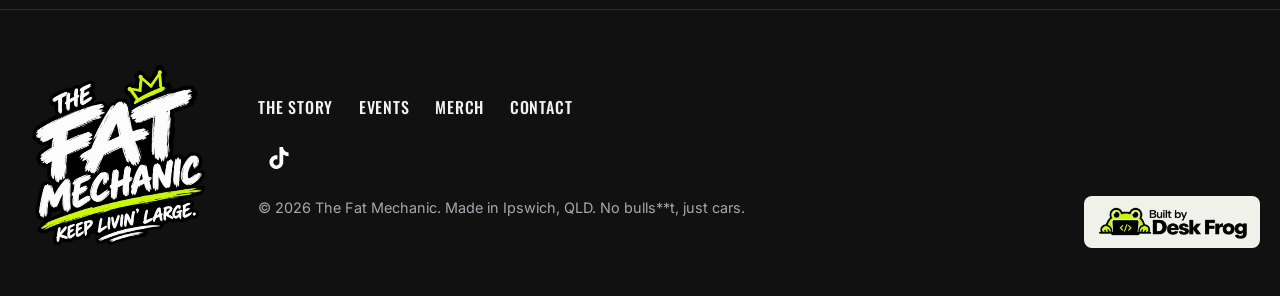
==== commit 44312a5f: "Add files via upload" ====
--- a/index.html
+++ b/index.html
@@ -53,9 +53,6 @@
 
       <nav class="nav" id="nav" aria-label="Main">
         <ul>
-          <li><a href="#videos">Videos</a></li>
-          <li><a href="#videos" data-filter="projects">Projects</a></li>
-          <li><a href="#videos" data-filter="tips">Tips</a></li>
           <li><a href="#story">The story</a></li>
           <li><a href="#events">Events</a></li>
           <li><a href="#merch">Merch</a></li>
@@ -93,7 +90,7 @@
           <a class="btn btn-lime" data-social-link="tiktok" href="https://www.tiktok.com/@thefatmechanic" target="_blank" rel="noopener">
             <svg class="ico" aria-hidden="true"><use href="#i-tiktok"/></svg>Watch on TikTok<svg class="ico arrow" aria-hidden="true"><use href="#i-arrow"/></svg>
           </a>
-          <a class="btn btn-ghost" href="#videos">Latest videos<svg class="ico arrow" aria-hidden="true"><use href="#i-arrow"/></svg></a>
+          <a class="btn btn-ghost" href="#story">The story<svg class="ico arrow" aria-hidden="true"><use href="#i-arrow"/></svg></a>
         </div>
         <p class="hero-proof"><strong data-followers>100K+</strong> people following along on TikTok</p>
       </div>
@@ -101,12 +98,12 @@
 
     <!-- ============ TILES ============ -->
     <section class="tiles wrap" aria-label="Explore">
-      <a class="tile" href="#videos" data-filter="projects">
+      <a class="tile" data-social-link="tiktok" href="https://www.tiktok.com/@thefatmechanic" target="_blank" rel="noopener">
         <img src="assets/img/card-projects.webp" alt="" loading="lazy" width="640" height="440">
         <div class="tile-body"><h2>Projects</h2><p>Builds, repairs and questionable decisions.</p></div>
         <svg class="ico tile-arrow" aria-hidden="true"><use href="#i-arrow"/></svg>
       </a>
-      <a class="tile" href="#videos" data-filter="tips">
+      <a class="tile" data-social-link="tiktok" href="https://www.tiktok.com/@thefatmechanic" target="_blank" rel="noopener">
         <img src="assets/img/card-tips.webp" alt="" loading="lazy" width="640" height="264">
         <div class="tile-body"><h2>Tips &amp; fixes</h2><p>Real advice from the workshop.</p></div>
         <svg class="ico tile-arrow" aria-hidden="true"><use href="#i-arrow"/></svg>
@@ -123,24 +120,6 @@
       </a>
     </section>
 
-    <!-- ============ VIDEOS ============ -->
-    <section class="section videos" id="videos" aria-labelledby="videos-title">
-      <div class="wrap">
-        <div class="section-head">
-          <h2 class="brush-title" id="videos-title">Latest from TikTok</h2>
-          <a class="text-link" data-social-link="tiktok" href="https://www.tiktok.com/@thefatmechanic" target="_blank" rel="noopener">See everything on @thefatmechanic</a>
-        </div>
-        <div class="chips" role="group" aria-label="Filter videos">
-          <button class="chip is-on" data-chip="all" aria-pressed="true">All</button>
-          <button class="chip" data-chip="projects" aria-pressed="false">Projects</button>
-          <button class="chip" data-chip="tips" aria-pressed="false">Tips &amp; fixes</button>
-          <button class="chip" data-chip="realtalk" aria-pressed="false">Real talk</button>
-          <button class="chip" data-chip="oscar" aria-pressed="false">Oscar</button>
-        </div>
-        <div class="video-grid" data-videos aria-live="polite"></div>
-        <p class="empty" data-videos-empty hidden>Nothing in this one yet. Try another filter, or catch the lot on TikTok.</p>
-      </div>
-    </section>
 
     <!-- ============ STORY ============ -->
     <section class="section story" id="story" aria-labelledby="story-title">
@@ -299,7 +278,7 @@
       <img class="footer-logo" src="assets/img/logo-stacked.webp" alt="The Fat Mechanic. Keep livin' large." width="720" height="687">
       <div class="footer-links">
         <nav aria-label="Footer">
-          <a href="#videos">Videos</a><a href="#story">The story</a><a href="#events">Events</a><a href="#merch">Merch</a><a href="#contact">Contact</a>
+          <a href="#story">The story</a><a href="#events">Events</a><a href="#merch">Merch</a><a href="#contact">Contact</a>
         </nav>
         <div class="footer-social" data-socials></div>
         <p class="small">&copy; <span data-year>2026</span> The Fat Mechanic. Made in Ipswich, QLD. No bulls**t, just cars.</p>
@@ -310,11 +289,6 @@
     </div>
   </footer>
 
-  <!-- ============ VIDEO MODAL ============ -->
-  <dialog class="modal" data-modal aria-label="TikTok video">
-    <button class="modal-close" data-modal-close aria-label="Close video">&times;</button>
-    <div class="modal-frame" data-modal-frame></div>
-  </dialog>
 
   <!-- ============ ICON SPRITE ============ -->
   <svg width="0" height="0" style="position:absolute" aria-hidden="true">
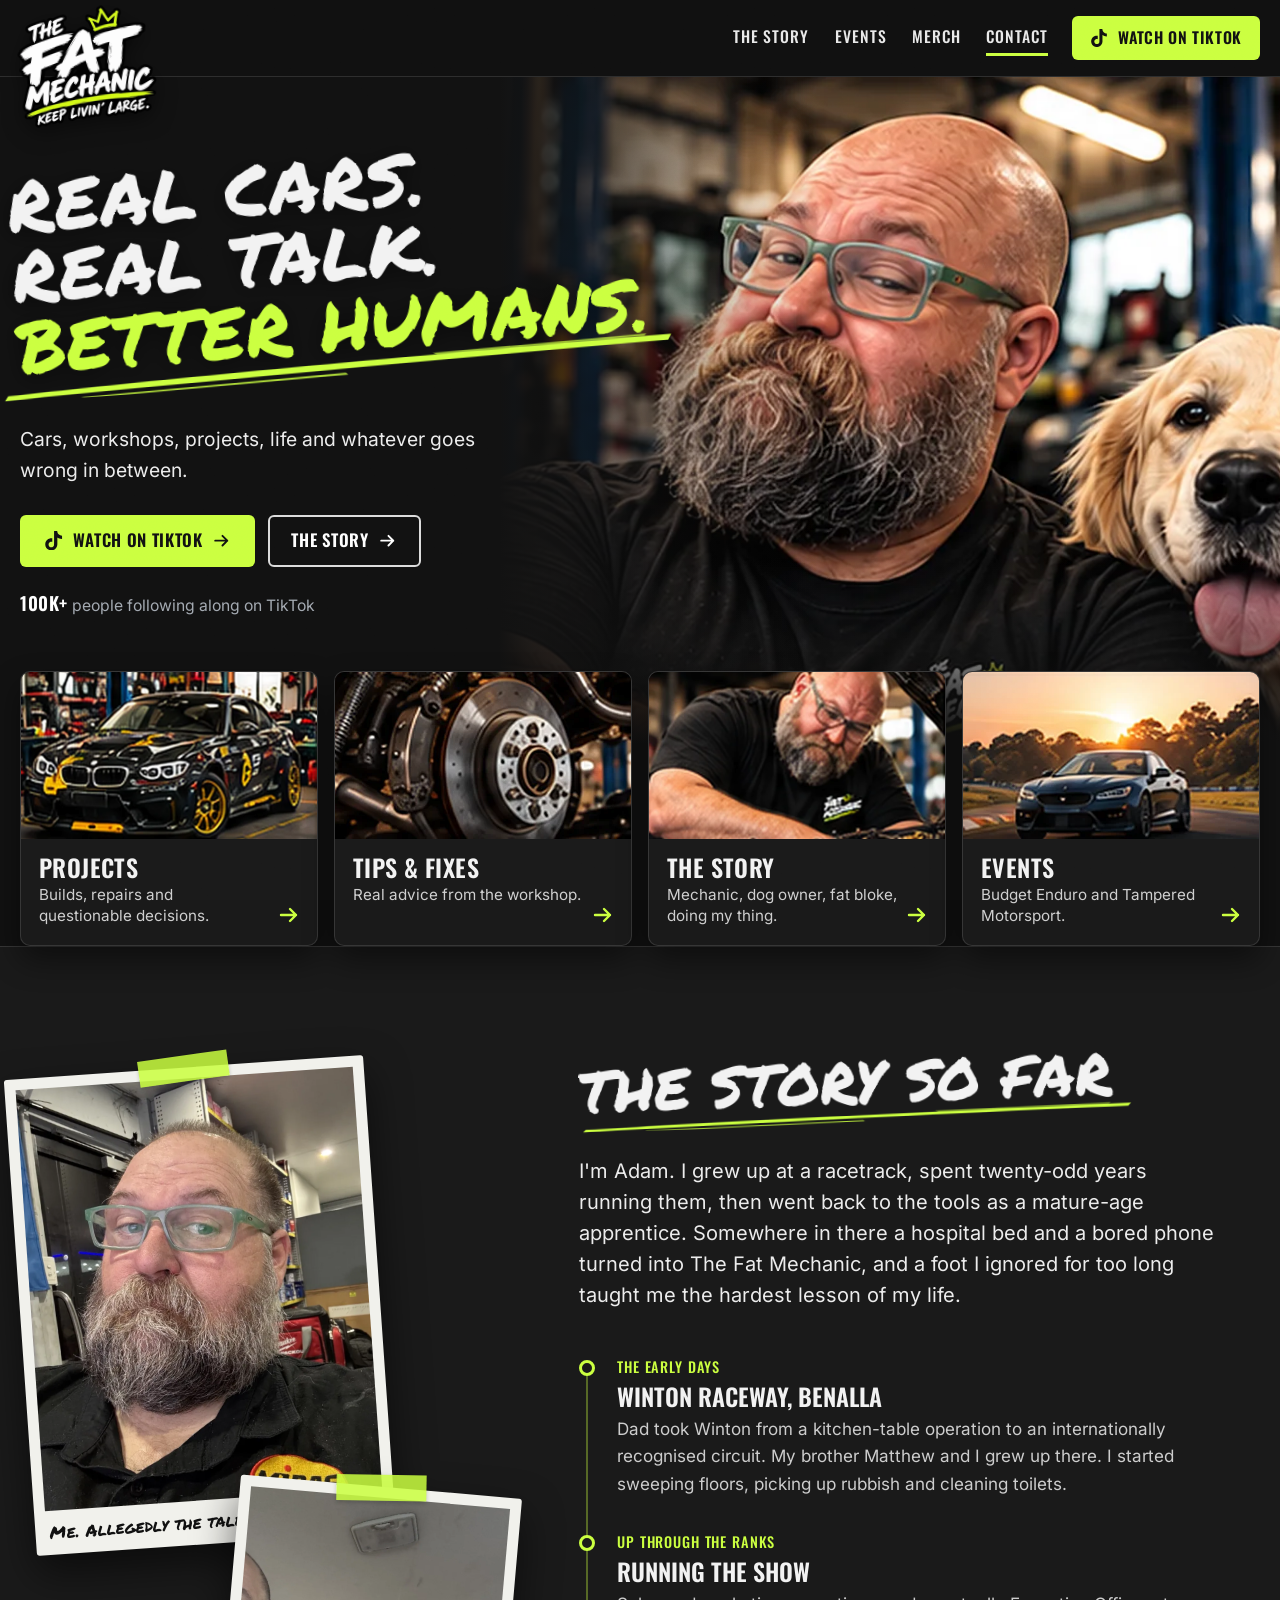
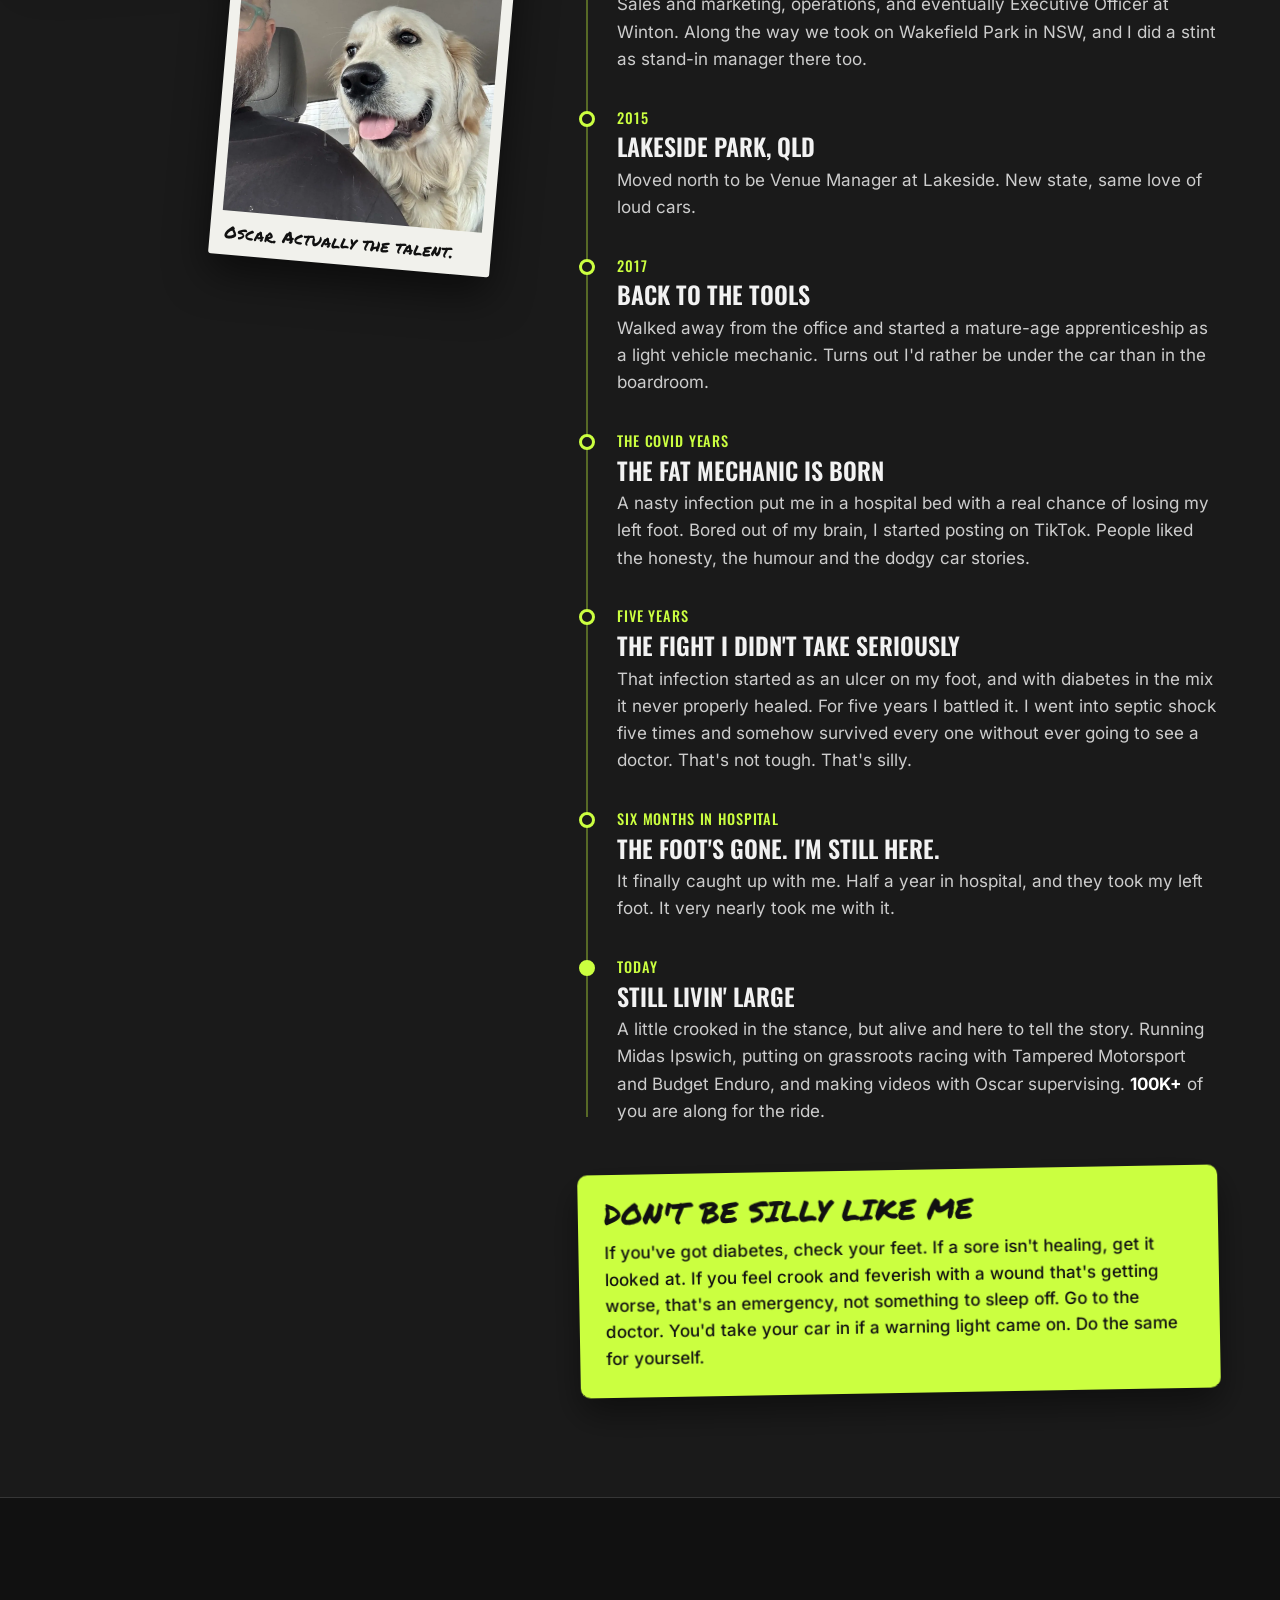
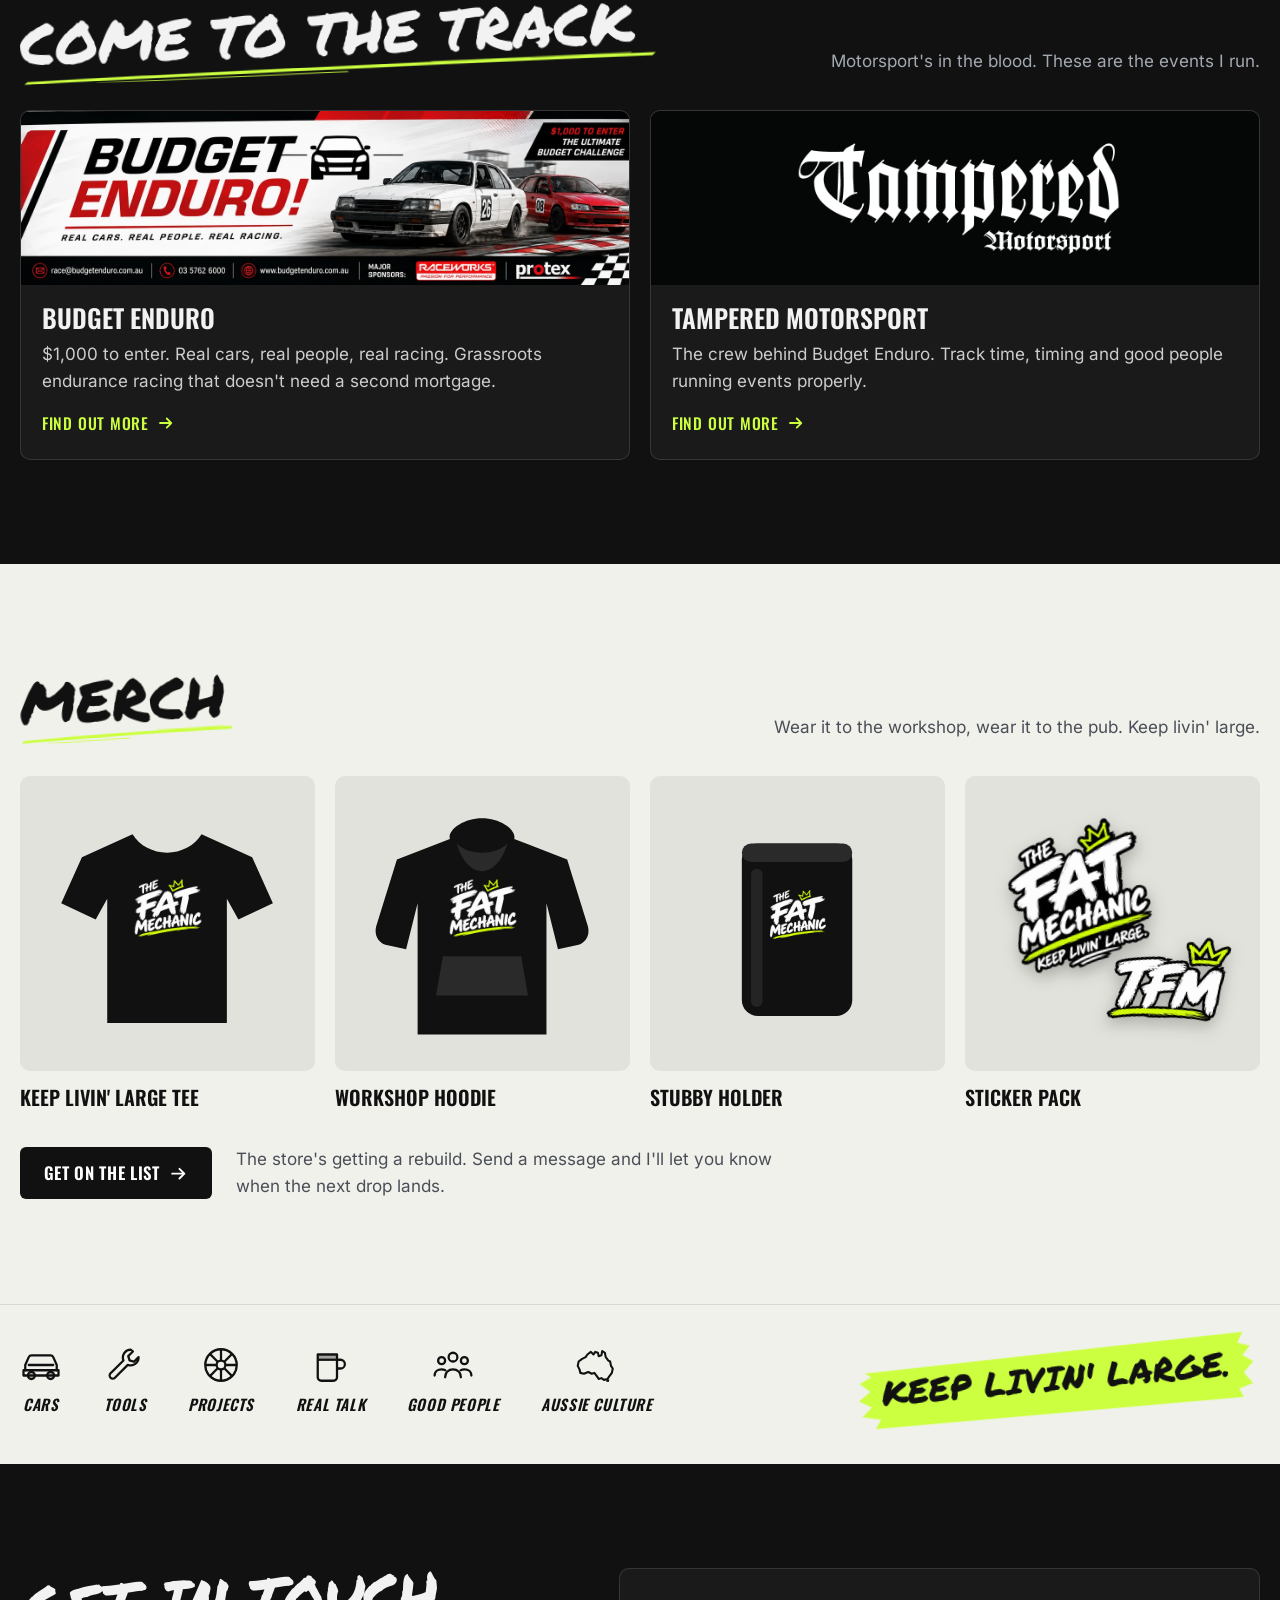
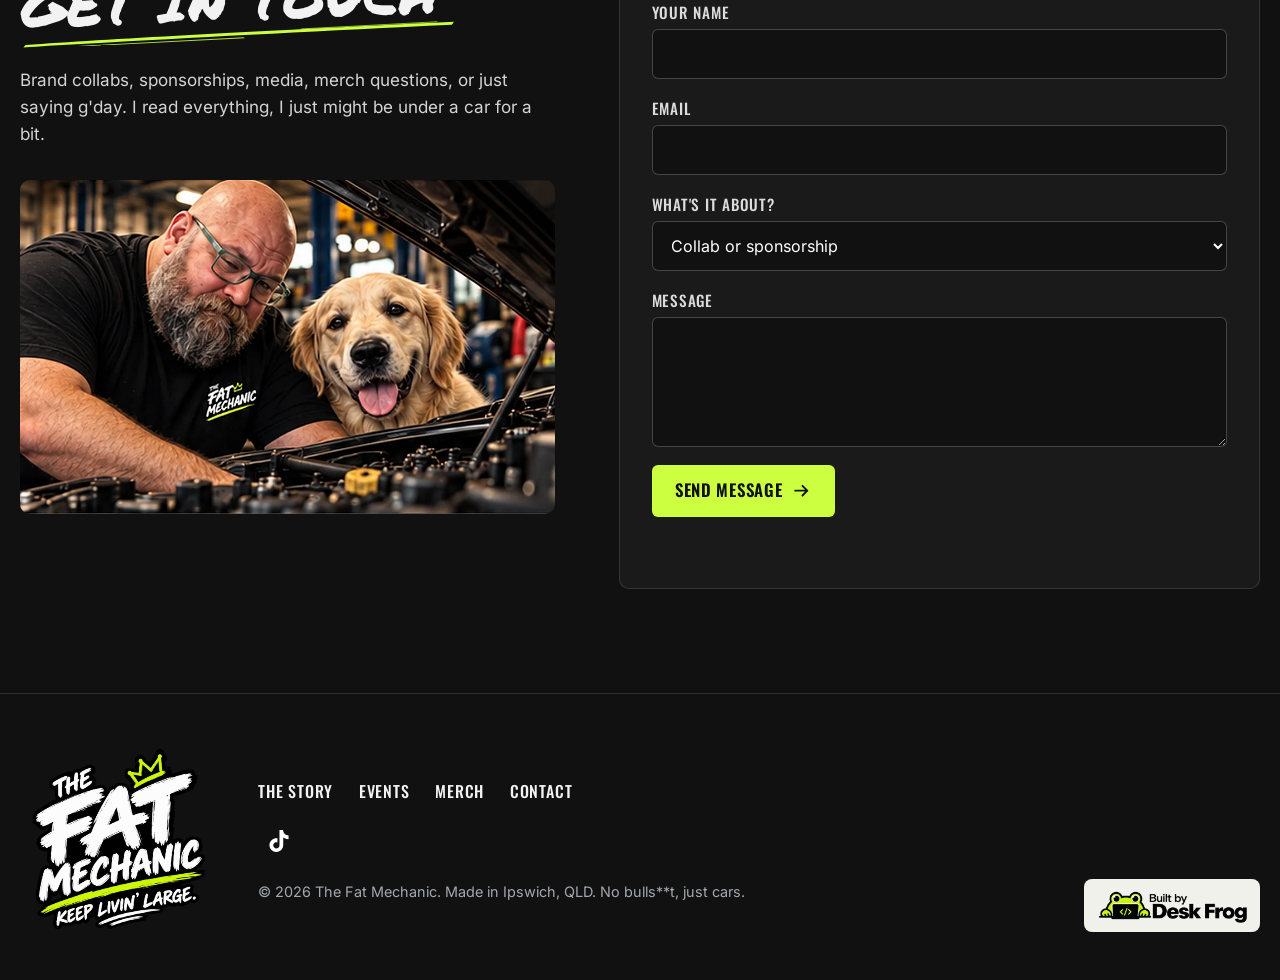
==== commit 4400823e: "Add files via upload" ====
--- a/index.html
+++ b/index.html
@@ -115,7 +115,7 @@
       </a>
       <a class="tile" href="#events">
         <img src="assets/img/card-events.webp" alt="" loading="lazy" width="640" height="256">
-        <div class="tile-body"><h2>Events</h2><p>Track days, Budget Enduro and more.</p></div>
+        <div class="tile-body"><h2>Events</h2><p>Budget Enduro and Tampered Motorsport.</p></div>
         <svg class="ico tile-arrow" aria-hidden="true"><use href="#i-arrow"/></svg>
       </a>
     </section>
@@ -195,7 +195,7 @@
       <div class="wrap">
         <div class="section-head">
           <h2 class="brush-title" id="events-title">Come to the track</h2>
-          <p class="section-sub">Motorsport's in the blood. These are the events I run and turn up to.</p>
+          <p class="section-sub">Motorsport's in the blood. These are the events I run.</p>
         </div>
         <div class="event-grid" data-events></div>
       </div>
--- a/assets/css/site.css
+++ b/assets/css/site.css
@@ -271,12 +271,12 @@
 .dont-be-me p { font-weight: 500; line-height: 1.55; }
 
 /* ---------- Events ---------- */
-.event-grid { display: grid; grid-template-columns: repeat(3, minmax(0,1fr)); gap: 1.25rem; }
+.event-grid { display: grid; grid-template-columns: repeat(2, minmax(0,1fr)); gap: 1.25rem; }
 .event {
   display: flex; flex-direction: column; text-decoration: none;
   background: var(--ink-2); border: 1px solid var(--line); border-radius: var(--r); overflow: hidden;
 }
-.event img { aspect-ratio: 16/9; object-fit: cover; width: 100%; }
+.event img { aspect-ratio: 7/2; object-fit: cover; width: 100%; background: #000; }
 .event-body { padding: 1.3rem 1.3rem 1.5rem; display: flex; flex-direction: column; gap: .6rem; flex: 1; }
 .event h3 { font: 600 1.6rem/1 var(--f-cond); text-transform: uppercase; }
 .event p { color: #cdcdcd; flex: 1; }
@@ -416,7 +416,7 @@
   .story-grid, .contact-grid { grid-template-columns: 1fr; gap: 3rem; }
   .story-photos { position: static; max-width: 460px; }
   .snap-b { margin-top: -4%; }
-  .event-grid { grid-template-columns: 1fr 1fr; }
+  .event-grid { grid-template-columns: 1fr; }
   .merch-grid { grid-template-columns: repeat(2, minmax(0,1fr)); }
   .topics-inner { flex-direction: column; align-items: flex-start; }
 }
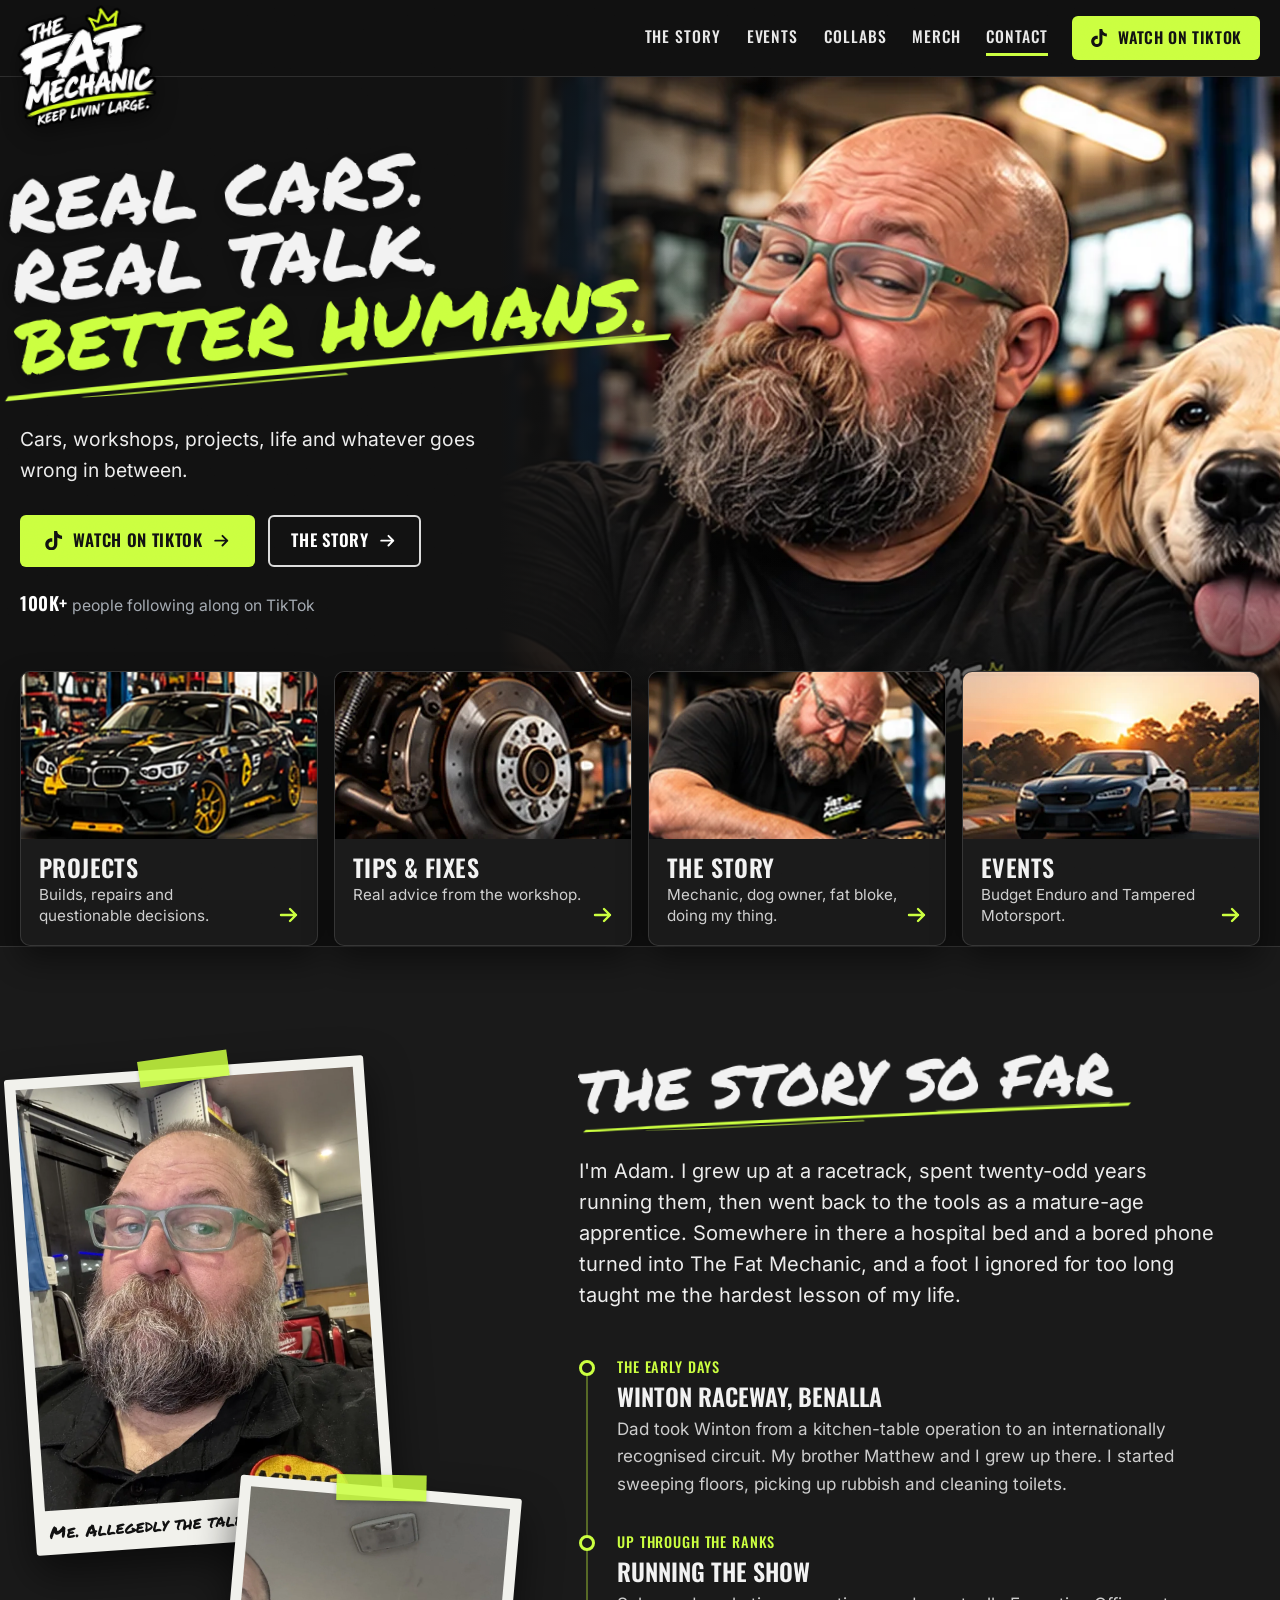
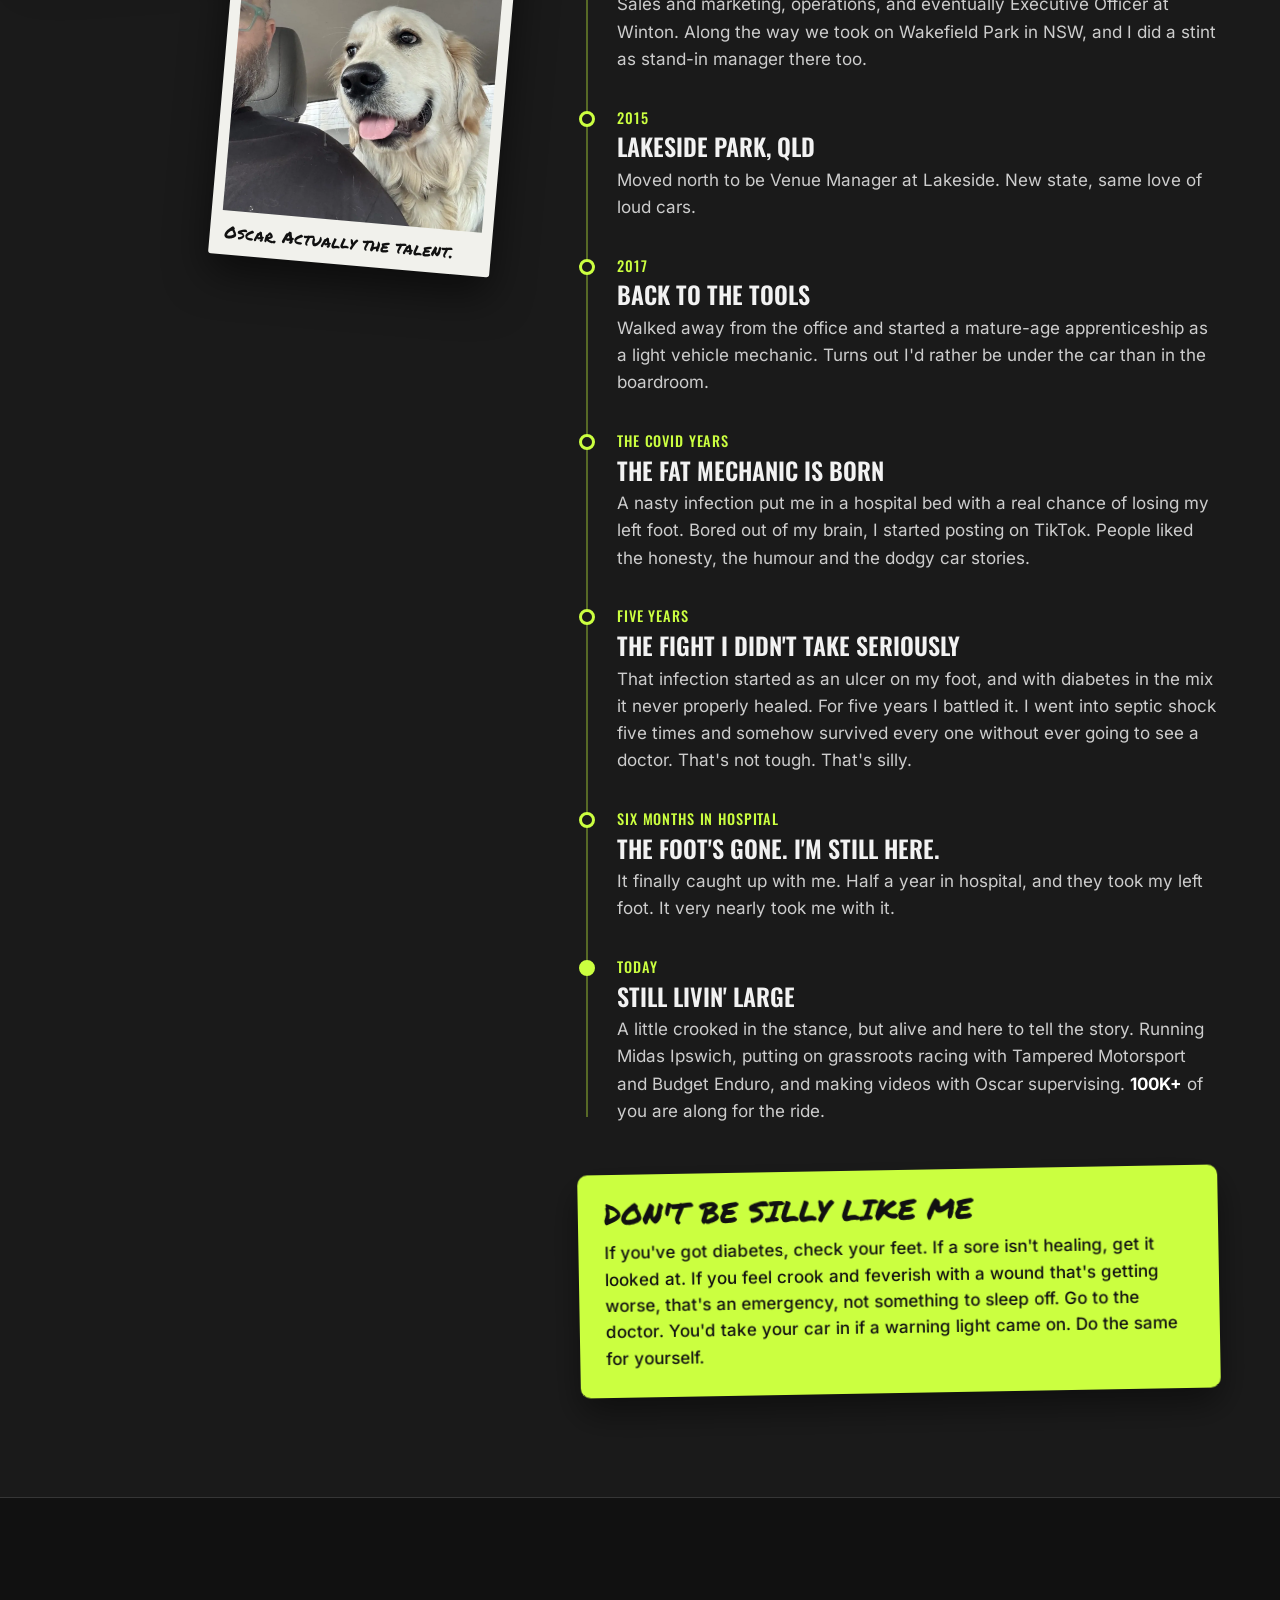
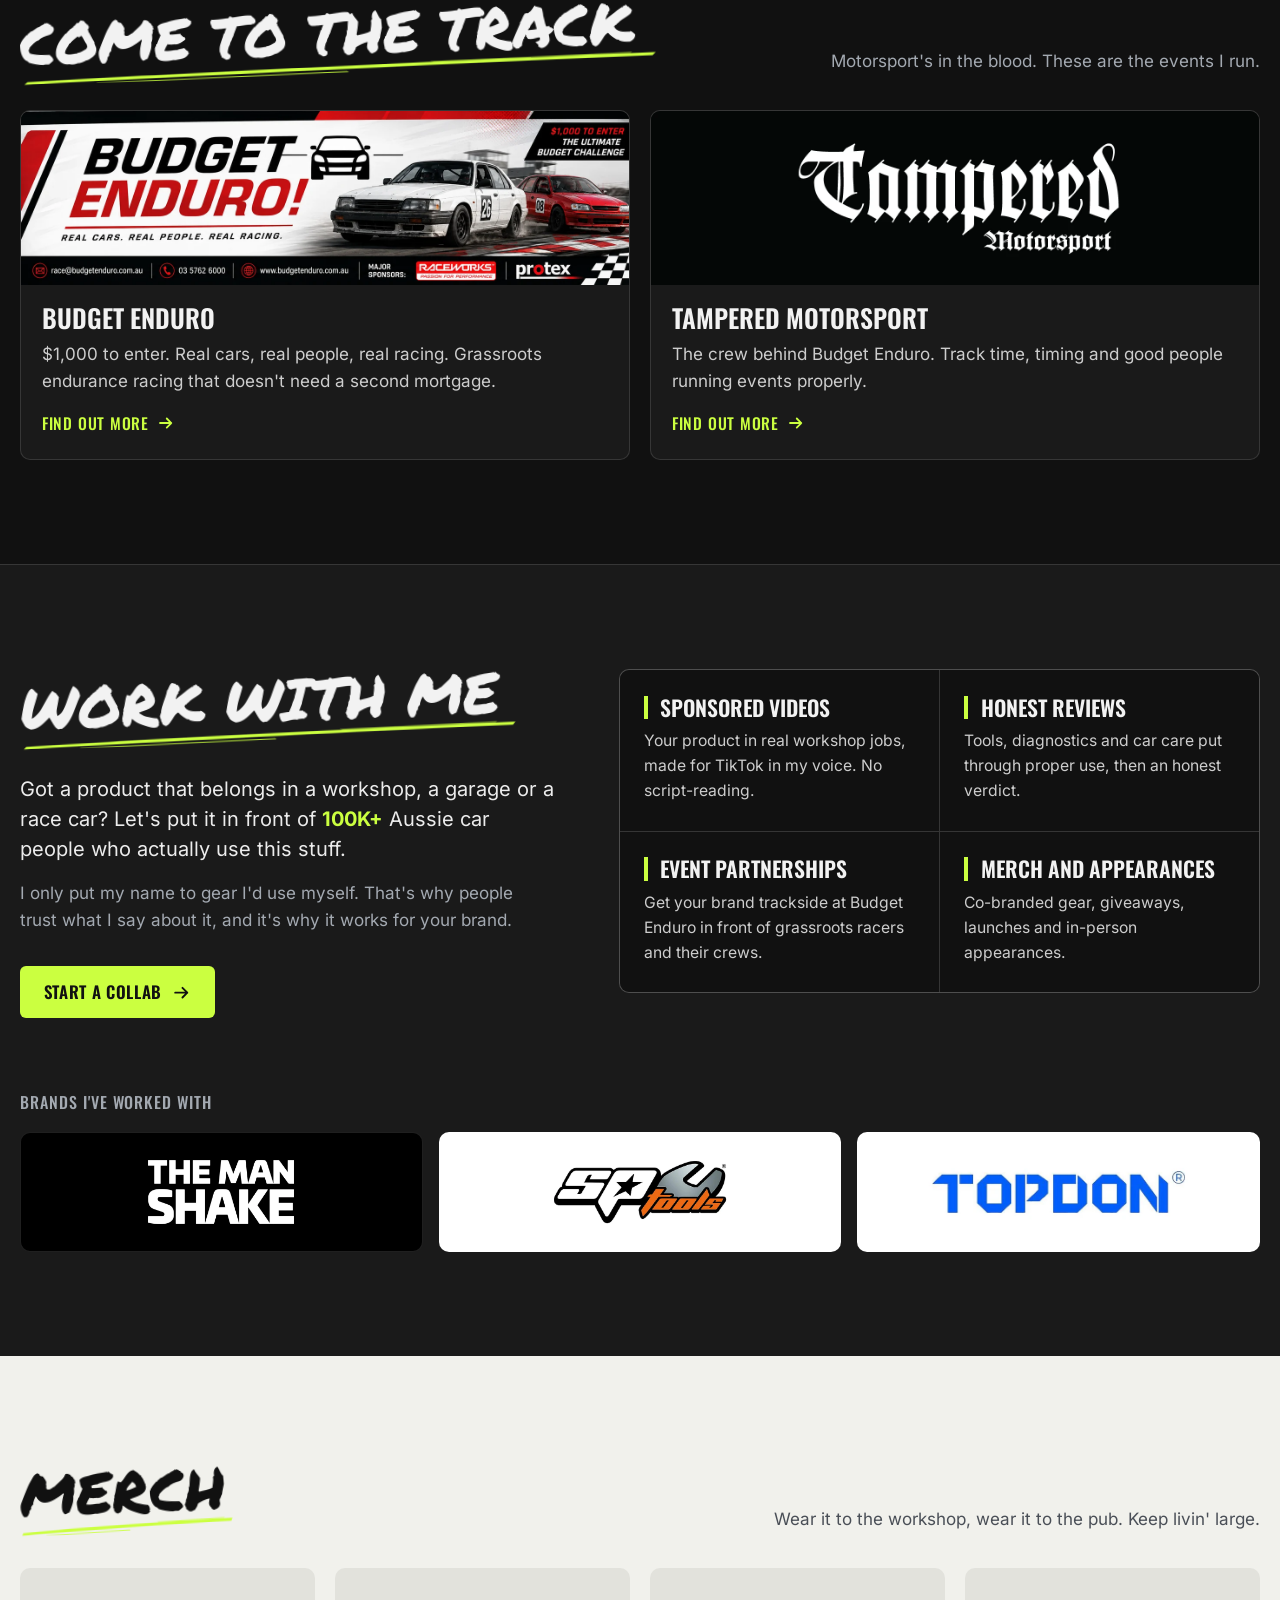
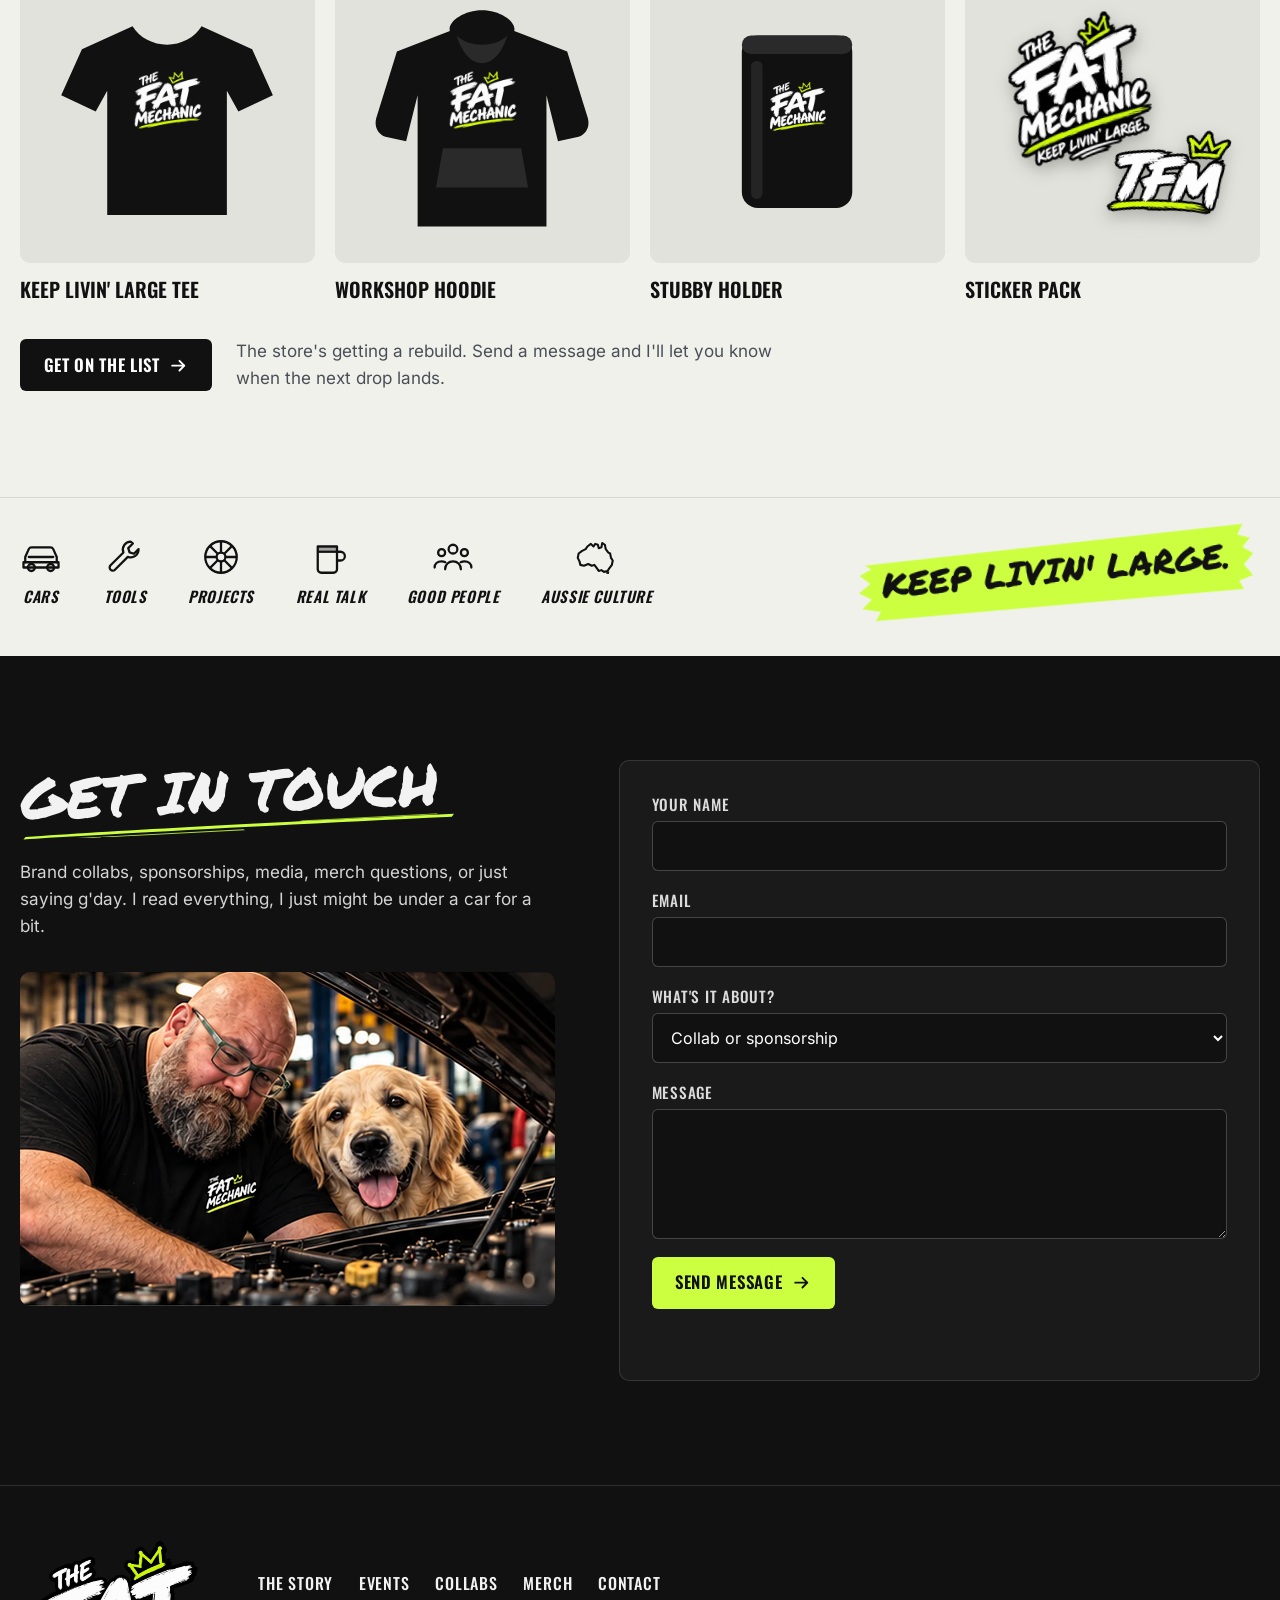
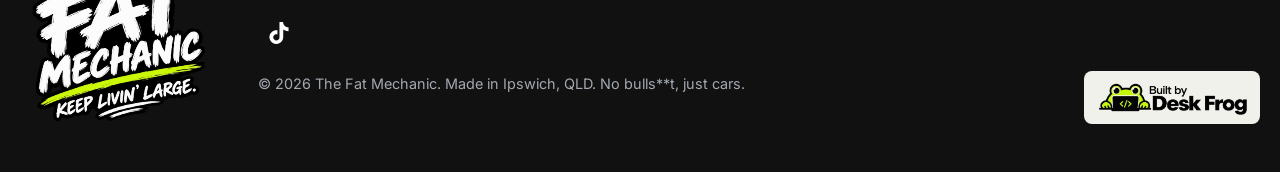
==== commit d536c267: "Add files via upload" ====
--- a/index.html
+++ b/index.html
@@ -55,6 +55,7 @@
         <ul>
           <li><a href="#story">The story</a></li>
           <li><a href="#events">Events</a></li>
+          <li><a href="#collab">Collabs</a></li>
           <li><a href="#merch">Merch</a></li>
           <li><a href="#contact">Contact</a></li>
         </ul>
@@ -201,6 +202,47 @@
       </div>
     </section>
 
+    <!-- ============ COLLAB ============ -->
+    <section class="section collab" id="collab" aria-labelledby="collab-title">
+      <div class="wrap">
+        <div class="collab-grid">
+          <div class="collab-pitch">
+            <h2 class="brush-title" id="collab-title">Work with me</h2>
+            <p class="collab-lede">Got a product that belongs in a workshop, a garage or a race car? Let's put it in front of <strong data-followers>100K+</strong> Aussie car people who actually use this stuff.</p>
+            <p class="collab-note">I only put my name to gear I'd use myself. That's why people trust what I say about it, and it's why it works for your brand.</p>
+            <div class="btn-row">
+              <a class="btn btn-lime" href="#contact" data-collab-cta>Start a collab<svg class="ico arrow" aria-hidden="true"><use href="#i-arrow"/></svg></a>
+              <a class="btn btn-ghost" data-media-kit href="#" target="_blank" rel="noopener" hidden>Media kit<svg class="ico arrow" aria-hidden="true"><use href="#i-arrow"/></svg></a>
+            </div>
+          </div>
+
+          <ul class="offer-list">
+            <li>
+              <h3>Sponsored videos</h3>
+              <p>Your product in real workshop jobs, made for TikTok in my voice. No script-reading.</p>
+            </li>
+            <li>
+              <h3>Honest reviews</h3>
+              <p>Tools, diagnostics and car care put through proper use, then an honest verdict.</p>
+            </li>
+            <li>
+              <h3>Event partnerships</h3>
+              <p>Get your brand trackside at Budget Enduro in front of grassroots racers and their crews.</p>
+            </li>
+            <li>
+              <h3>Merch and appearances</h3>
+              <p>Co-branded gear, giveaways, launches and in-person appearances.</p>
+            </li>
+          </ul>
+        </div>
+
+        <div class="partners">
+          <h3 class="partners-title">Brands I've worked with</h3>
+          <ul class="partner-row" data-partners></ul>
+        </div>
+      </div>
+    </section>
+
     <!-- ============ MERCH ============ -->
     <section class="section merch" id="merch" aria-labelledby="merch-title">
       <div class="wrap">
@@ -278,7 +320,7 @@
       <img class="footer-logo" src="assets/img/logo-stacked.webp" alt="The Fat Mechanic. Keep livin' large." width="720" height="687">
       <div class="footer-links">
         <nav aria-label="Footer">
-          <a href="#story">The story</a><a href="#events">Events</a><a href="#merch">Merch</a><a href="#contact">Contact</a>
+          <a href="#story">The story</a><a href="#events">Events</a><a href="#collab">Collabs</a><a href="#merch">Merch</a><a href="#contact">Contact</a>
         </nav>
         <div class="footer-social" data-socials></div>
         <p class="small">&copy; <span data-year>2026</span> The Fat Mechanic. Made in Ipswich, QLD. No bulls**t, just cars.</p>
--- a/assets/css/site.css
+++ b/assets/css/site.css
@@ -33,6 +33,7 @@
 }
 
 *, *::before, *::after { box-sizing: border-box; }
+[hidden] { display: none !important; }
 html { scroll-behavior: smooth; scroll-padding-top: calc(var(--head-h) + 16px); -webkit-text-size-adjust: 100%; }
 body {
   margin: 0;
@@ -285,6 +286,24 @@
 a.event:hover .go .ico { transform: translateX(3px); }
 .go .ico { transition: transform .15s ease; }
 
+/* ---------- Collab ---------- */
+.collab { background: var(--ink-2); border-top: 1px solid var(--line); }
+.collab-grid { display: grid; grid-template-columns: 5fr 6fr; gap: 4rem; align-items: start; }
+.collab-lede { font-size: 1.25rem; line-height: 1.5; color: #ececec; margin: 2rem 0 1rem; max-width: 34rem; }
+.collab-lede strong { color: var(--lime); }
+.collab-note { color: var(--muted); max-width: 34rem; margin-bottom: 2rem; }
+.offer-list { list-style: none; margin: 0; padding: 0; display: grid; grid-template-columns: 1fr 1fr; gap: 1px; background: var(--line); border: 1px solid var(--line); border-radius: var(--r); overflow: hidden; }
+.offer-list li { background: var(--ink); padding: 1.6rem 1.5rem 1.7rem; }
+.offer-list h3 { font: 600 1.35rem/1.1 var(--f-cond); text-transform: uppercase; margin-bottom: .55rem; padding-left: .8rem; border-left: 4px solid var(--lime); }
+.offer-list p { color: #cdcdcd; font-size: .98rem; }
+.partners { margin-top: 4.5rem; }
+.partners-title { font: 500 1rem var(--f-cond); text-transform: uppercase; letter-spacing: .06em; color: var(--muted); margin-bottom: 1.1rem; }
+.partner-row { list-style: none; margin: 0; padding: 0; display: grid; grid-template-columns: repeat(auto-fit, minmax(200px, 1fr)); gap: 1rem; }
+.partner-tile { display: grid; place-items: center; height: 120px; padding: 1.1rem 1.6rem; background: var(--tile, var(--paper)); border: 1px solid var(--line); border-radius: var(--r); color: var(--ink); text-decoration: none; }
+.partner-row img { max-height: 76px; max-width: 78%; width: auto; object-fit: contain; }
+a.partner-tile:hover { border-color: var(--lime); box-shadow: 0 0 0 2px var(--lime); }
+.partner-name { font: 700 1.5rem/1 var(--f-cond); text-transform: uppercase; letter-spacing: .03em; text-align: center; }
+
 /* ---------- Merch (light section for contrast, like the brand sheet) ---------- */
 .merch { background: var(--paper); color: var(--ink); }
 .merch .section-sub { color: #4a4f57; }
@@ -413,7 +432,7 @@
   .hero-inner { margin-top: -2.4rem; padding: 0 0 6.5rem; position: relative; }
   .tiles { grid-template-columns: repeat(2, minmax(0,1fr)); }
 
-  .story-grid, .contact-grid { grid-template-columns: 1fr; gap: 3rem; }
+  .story-grid, .contact-grid, .collab-grid { grid-template-columns: 1fr; gap: 3rem; }
   .story-photos { position: static; max-width: 460px; }
   .snap-b { margin-top: -4%; }
   .event-grid { grid-template-columns: 1fr; }
@@ -437,6 +456,8 @@
   .vid-cap { font-size: .9rem; left: .6rem; right: .6rem; bottom: .6rem; }
   .vid-play { width: 46px; height: 46px; }
   .event-grid { grid-template-columns: 1fr; }
+  .offer-list { grid-template-columns: 1fr; }
+  .partner-tile { height: 96px; }
   .merch-grid { gap: .8rem; }
   .product h3 { font-size: 1.05rem; }
   .topic-list { display: grid; grid-template-columns: repeat(3, 1fr); width: 100%; }
